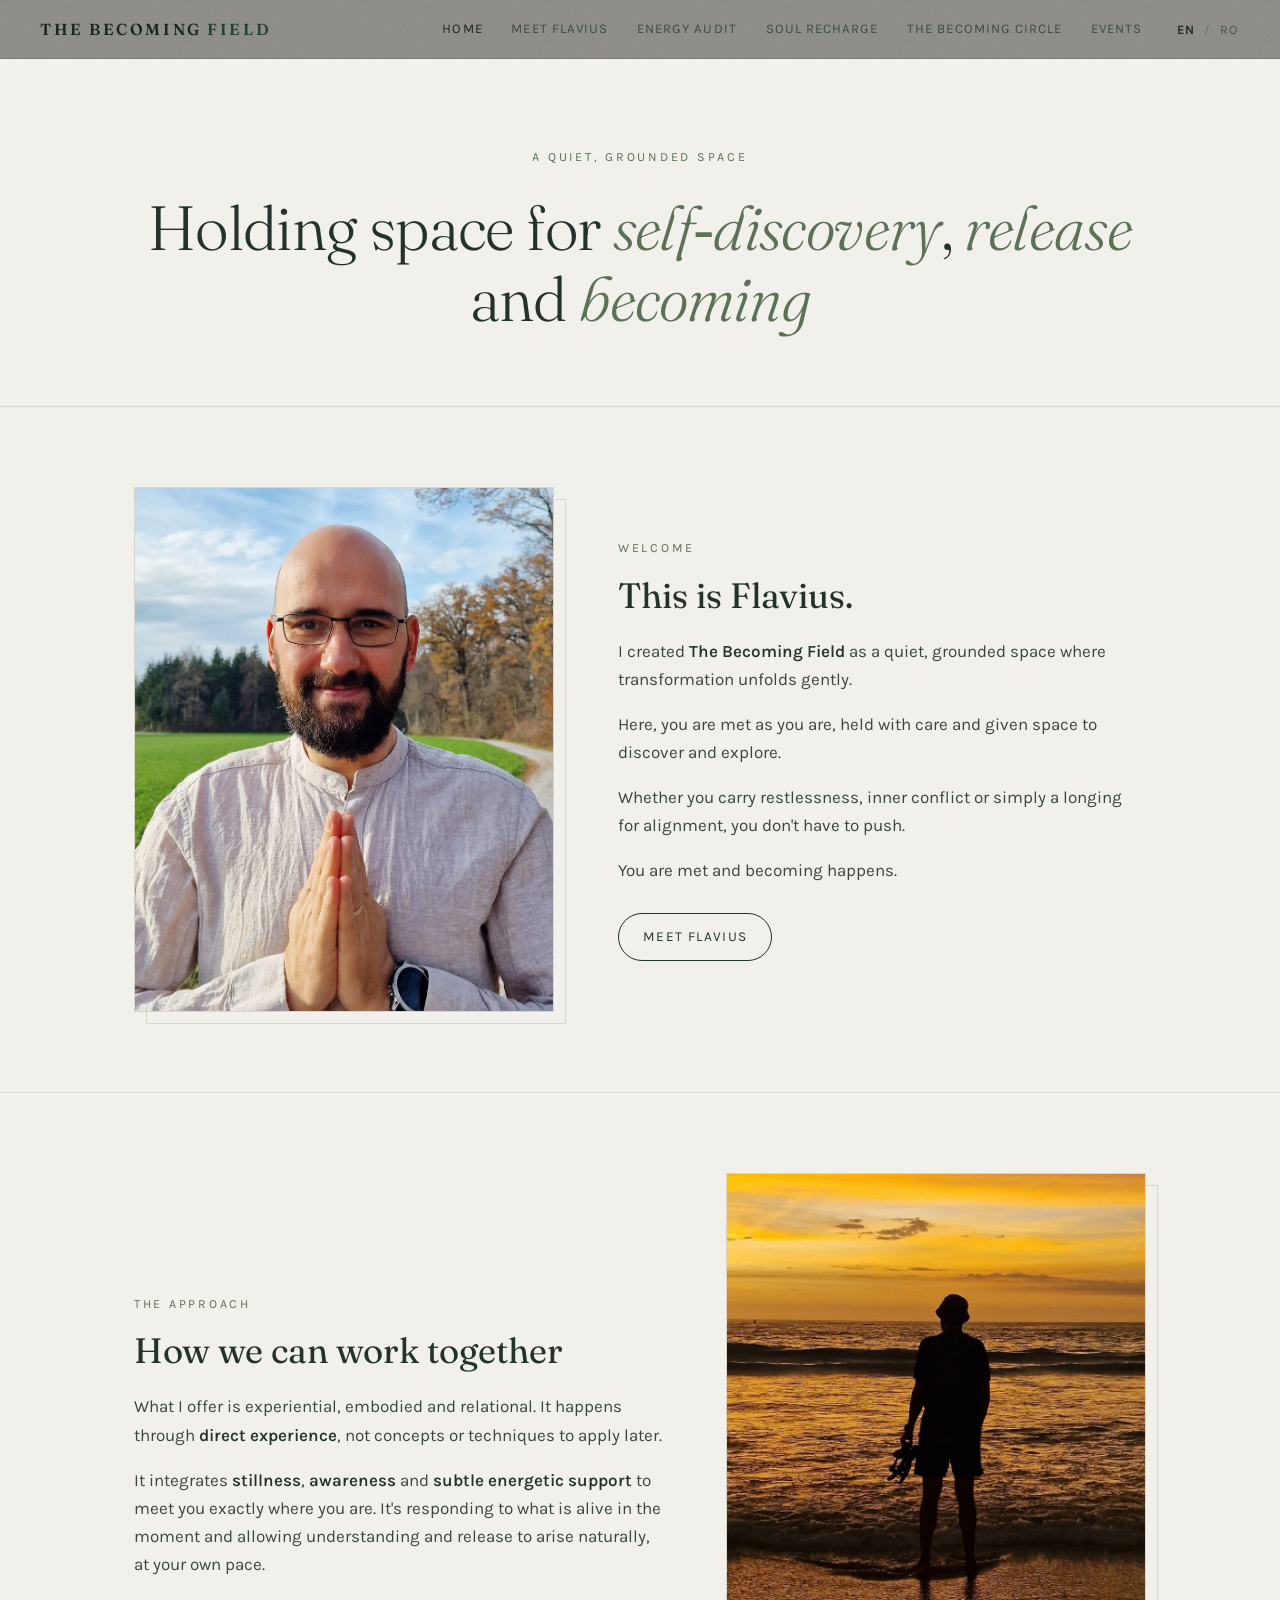
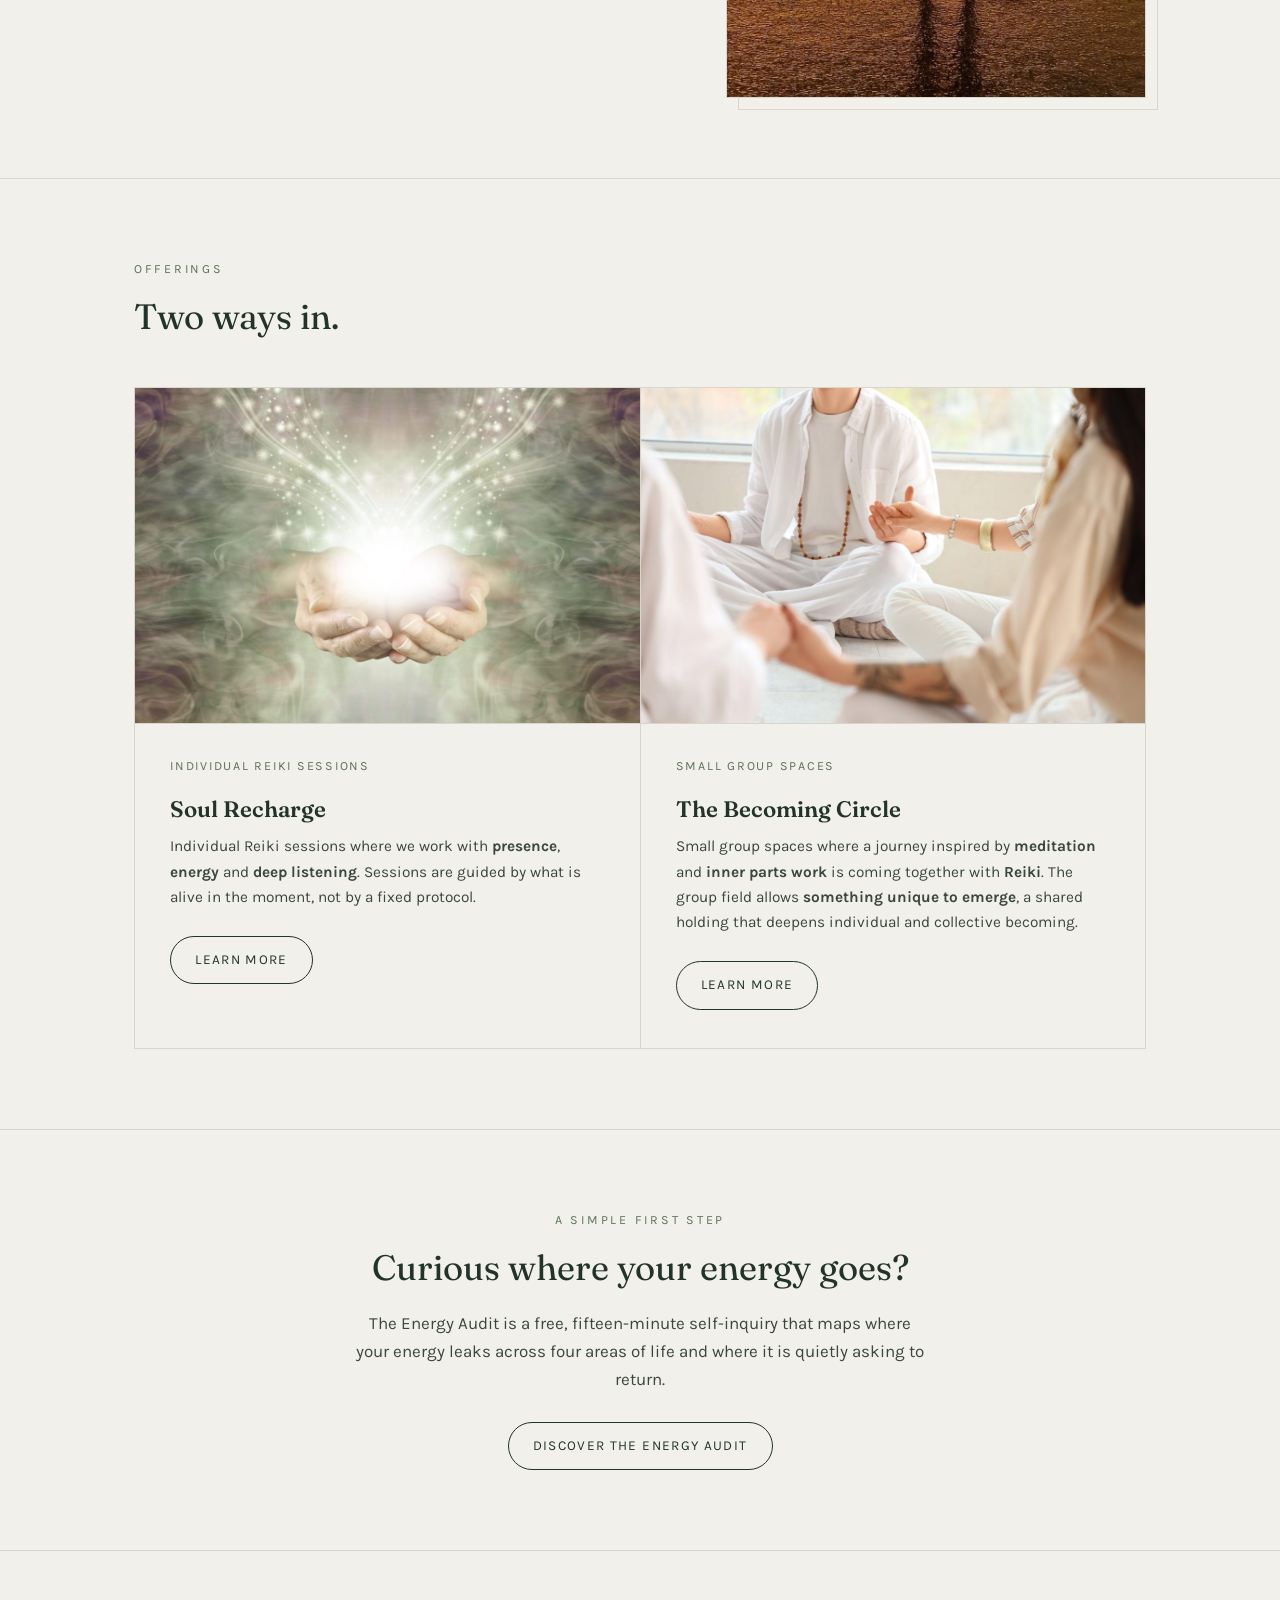
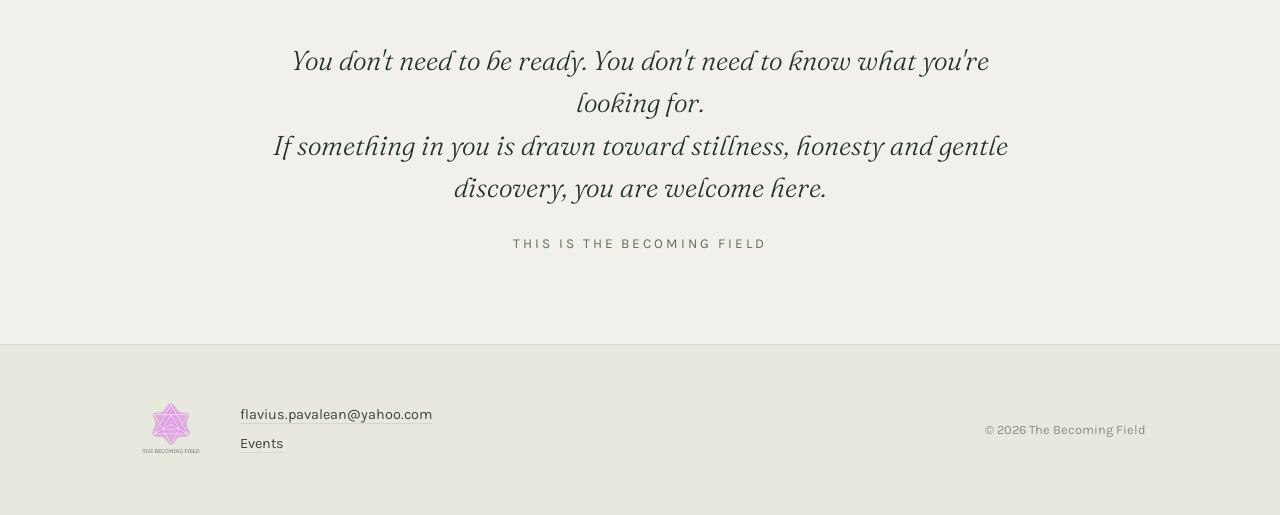
==== index.html @ e0dcd5ed "Add files via upload" ====
<!DOCTYPE html>
<html lang="en">
<head>
<meta charset="UTF-8">
<meta name="viewport" content="width=device-width, initial-scale=1">
<title>The Becoming Field — Holding space for self-discovery, release, and becoming</title>
<meta name="description" content="The Becoming Field is a quiet, grounded space where transformation unfolds gently. Reiki sessions and group spaces.">
<link rel="preconnect" href="https://fonts.googleapis.com">
<link rel="preconnect" href="https://fonts.gstatic.com" crossorigin>
<link href="https://fonts.googleapis.com/css2?family=Fraunces:ital,opsz,wght@0,9..144,300;0,9..144,400;0,9..144,600;1,9..144,300;1,9..144,400&family=Karla:wght@300;400;500;600&display=swap" rel="stylesheet">
<link rel="icon" href="favicon.ico" sizes="any">
<link rel="icon" href="favicon.svg" type="image/svg+xml">
<link rel="apple-touch-icon" href="apple-touch-icon.png">
<link rel="stylesheet" href="style.css">
</head>
<body>

<header>
  <div class="nav">
    <a class="wordmark" href="index.html">The Becoming <span>Field</span></a>
    <button class="nav-toggle" aria-label="Menu" aria-expanded="false" aria-controls="nav-menu"><span></span></button>
    <div class="nav-right" id="nav-menu">
      <nav class="links" aria-label="Main">
      <a href="index.html" aria-current="page">Home</a>
      <a href="meet-flavius.html">Meet Flavius</a>
      <a href="energy-audit.html">Energy Audit</a>
      <a href="soul-recharge.html">Soul Recharge</a>
      <a href="becoming-circle.html">The Becoming Circle</a>
      <!-- PLACEHOLDER: replace # with your Meetup / Luma events link -->
      <a href="https://www.meetup.com/blooming-soul-journeys-freedom-presence-inner-peace/" target="_blank" rel="noopener">Events</a>
    </nav>
    <div class="lang-switch">
      <a aria-current="true">EN</a><span class="sep">/</span><a href="ro/index.html">RO</a>
    </div>
    </div>
  </div>
</header>

<main>

  <div class="hero">
    <p class="eyebrow">A quiet, grounded space</p>
    <h1>Holding space for <em>self&#8209;discovery</em>, <em>release</em> and <em>becoming</em></h1>
  </div>

  <section>
    <div class="section-inner reveal">
      <div class="split">
        <div class="media">
          <img src="images/flavius-welcome.jpg" alt="Flavius standing outdoors with hands together in greeting">
        </div>
        <div>
          <p class="section-kicker">Welcome</p>
          <h2 class="section-title">This is Flavius.</h2>
          <div class="prose">
            <p>I created <strong>The Becoming Field</strong> as a quiet, grounded space where transformation unfolds gently.</p>
            <p>Here, you are met as you are, held with care and given space to discover and explore.</p>
            <p>Whether you carry restlessness, inner conflict or simply a longing for alignment, you don't have to push.</p>
            <p>You are met and becoming happens.</p>
          </div>
          <a class="btn" href="meet-flavius.html">Meet Flavius</a>
        </div>
      </div>
    </div>
  </section>

  <section>
    <div class="section-inner reveal">
      <div class="split flip">
        <div class="media">
          <img src="images/sunset-shore.jpg" alt="A silhouette standing at the shore at sunset">
        </div>
        <div>
          <p class="section-kicker">The approach</p>
          <h2 class="section-title">How we can work together</h2>
          <div class="prose">
            <p>What I offer is experiential, embodied and relational. It happens through <strong>direct experience</strong>, not concepts or techniques to apply later.</p>
            <p>It integrates <strong>stillness</strong>, <strong>awareness</strong> and <strong>subtle energetic support</strong> to meet you exactly where you are. It's responding to what is alive in the moment and allowing understanding and release to arise naturally, at your own pace.</p>
          </div>
        </div>
      </div>
    </div>
  </section>

  <section>
    <div class="section-inner reveal">
      <p class="section-kicker">Offerings</p>
      <h2 class="section-title">Two ways in.</h2>

      <div class="offers">
        <div class="offer">
          <img src="images/reiki-hands.jpg" alt="Open hands holding soft light">
          <div class="offer-body">
            <p class="meta">Individual Reiki sessions</p>
            <h3>Soul Recharge</h3>
            <p>Individual Reiki sessions where we work with <strong>presence</strong>, <strong>energy</strong> and <strong>deep listening</strong>. Sessions are guided by what is alive in the moment, not by a fixed protocol.</p>
          </div>
          <a class="btn" href="soul-recharge.html">Learn more</a>
        </div>

        <div class="offer">
          <img src="images/circle-group.jpg" alt="A small group sitting together in meditation">
          <div class="offer-body">
            <p class="meta">Small group spaces</p>
            <h3>The Becoming Circle</h3>
            <p>Small group spaces where a journey inspired by <strong>meditation</strong> and <strong>inner parts work</strong> is coming together with <strong>Reiki</strong>. The group field allows <strong>something unique to emerge</strong>, a shared holding that deepens individual and collective becoming.</p>
          </div>
          <a class="btn" href="becoming-circle.html">Learn more</a>
        </div>
      </div>
    </div>
  </section>

  <section>
    <div class="section-inner reveal" style="text-align:center">
      <p class="section-kicker" style="color:var(--moss)">A simple first step</p>
      <h2 class="section-title" style="margin:0 auto 1.2rem">Curious where your energy goes?</h2>
      <div class="prose" style="margin:0 auto">
        <p>The Energy Audit is a free, fifteen-minute self-inquiry that maps where your energy leaks across four areas of life and where it is quietly asking to return.</p>
      </div>
      <a class="btn" href="energy-audit.html" style="margin-top:1.8rem">Discover the Energy Audit</a>
    </div>
  </section>

  <section class="closing">
    <div class="section-inner reveal">
      <p class="invite">You don't need to be ready. You don't need to know what you're looking for.<br>
      If something in you is drawn toward stillness, honesty and gentle discovery, you are welcome here.</p>
      <p class="signature">This is The Becoming Field</p>
    </div>
  </section>

</main>

<footer>
  <div class="foot">
    <img class="logo" src="images/logo.png" alt="The Becoming Field logo">
    <div class="contact">
      <a href="mailto:flavius.pavalean@yahoo.com">flavius.pavalean@yahoo.com</a><br>
      <!-- PLACEHOLDER: replace # with your Meetup / Luma events link -->
      <a href="https://www.meetup.com/blooming-soul-journeys-freedom-presence-inner-peace/" target="_blank" rel="noopener">Events</a>
    </div>
    <p class="copy">© 2026 The Becoming Field</p>
  </div>
</footer>

<script>
const io=new IntersectionObserver(es=>{es.forEach(e=>{if(e.isIntersecting){e.target.classList.add('in');io.unobserve(e.target)}})},{threshold:.1});
document.querySelectorAll('.reveal').forEach(el=>io.observe(el));
</script>

<script>
(function(){
  var t=document.querySelector('.nav-toggle'), m=document.getElementById('nav-menu');
  if(t&&m){t.addEventListener('click',function(){
    var open=m.classList.toggle('open');
    t.setAttribute('aria-expanded',open?'true':'false');
  });
  m.querySelectorAll('a').forEach(function(a){a.addEventListener('click',function(){m.classList.remove('open');t.setAttribute('aria-expanded','false');});});
  }
})();
</script>
</body>
</html>
---- style.css ----
:root{
  --paper:#F1F0EA;
  --paper-2:#E9E8DF;
  --ink:#22332B;
  --moss:#5C7256;
  --stone:#8B8A80;
  --sun:#C2912E;
  --line:#D8D6CC;
  --maxw:1060px;
  --measure:34em;
}
*{margin:0;padding:0;box-sizing:border-box}
html{scroll-behavior:smooth}
body{
  background:var(--paper);
  color:var(--ink);
  font-family:'Karla',sans-serif;
  font-size:17px;
  line-height:1.65;
  -webkit-font-smoothing:antialiased;
}
::selection{background:var(--sun);color:var(--paper)}
a{color:inherit}
img{max-width:100%;display:block}
a:focus-visible,button:focus-visible{outline:2px solid var(--sun);outline-offset:3px;border-radius:2px}

/* ---------- header ---------- */
header{
  position:sticky;top:0;z-index:10;
  background-color:#8A8985;
  background-image:url("data:image/svg+xml,%3Csvg xmlns='http://www.w3.org/2000/svg' width='180' height='180'%3E%3Cfilter id='n'%3E%3CfeTurbulence type='fractalNoise' baseFrequency='0.9' numOctaves='3' stitchTiles='stitch'/%3E%3CfeColorMatrix type='saturate' values='0'/%3E%3C/filter%3E%3Crect width='100%25' height='100%25' filter='url(%23n)' opacity='0.16'/%3E%3C/svg%3E");
  border-bottom:1px solid rgba(0,0,0,0.14);
}
header .wordmark{color:#1C2620}
header .wordmark span{color:#234234}
header nav.links a{color:#3E4A42}
header nav.links a:hover,header nav.links a:focus-visible,header nav.links a[aria-current]{color:#1C2620}
header .lang-switch a{color:#46544C}
header .lang-switch a:hover,header .lang-switch a[aria-current]{color:#1C2620}
header .lang-switch .sep{color:rgba(0,0,0,0.25)}
.nav{
  width:100%;margin:0;
  display:flex;align-items:center;justify-content:space-between;
  padding:1rem 2.5rem;
}
.nav-right{display:flex;align-items:center;gap:2rem;flex-wrap:nowrap}
.wordmark{
  font-family:'Fraunces',serif;font-weight:600;
  font-size:1rem;letter-spacing:.16em;text-transform:uppercase;
  text-decoration:none;white-space:nowrap;
}
.wordmark span{color:var(--moss)}
nav.links{display:flex;gap:1.8rem;flex-wrap:nowrap;white-space:nowrap}
nav.links a{
  text-decoration:none;font-size:.83rem;letter-spacing:.08em;
  text-transform:uppercase;color:var(--stone);
  transition:color .25s;
}
nav.links a:hover,nav.links a:focus-visible,nav.links a[aria-current]{color:var(--ink)}

/* language switcher */
.lang-switch{
  display:inline-flex;align-items:center;gap:.4rem;
  font-size:.8rem;letter-spacing:.08em;
}
.lang-switch a{
  text-decoration:none;color:var(--stone);text-transform:uppercase;
  padding:.15rem .15rem;transition:color .25s;
}
.lang-switch a:hover,.lang-switch a[aria-current]{color:var(--ink);font-weight:600}
.lang-switch .sep{color:var(--line)}
/* hamburger button - hidden on desktop */
.nav-toggle{
  display:none;
  background:none;border:none;cursor:pointer;
  width:42px;height:42px;padding:0;
  align-items:center;justify-content:center;
}
.nav-toggle span{
  display:block;width:24px;height:2px;background:#1C2620;
  position:relative;transition:all .25s;
}
.nav-toggle span::before,.nav-toggle span::after{
  content:"";position:absolute;left:0;width:24px;height:2px;background:#1C2620;transition:all .25s;
}
.nav-toggle span::before{top:-7px}
.nav-toggle span::after{top:7px}
.nav-toggle[aria-expanded="true"] span{background:transparent}
.nav-toggle[aria-expanded="true"] span::before{top:0;transform:rotate(45deg)}
.nav-toggle[aria-expanded="true"] span::after{top:0;transform:rotate(-45deg)}

@media(max-width:1024px){
  .nav{padding:.9rem 1.5rem}
  .nav-toggle{display:flex}
  .nav-right{
    display:none;
    position:absolute;top:100%;left:0;right:0;
    flex-direction:column;align-items:center;gap:1.4rem;
    background-color:#8A8985;
    background-image:url("data:image/svg+xml,%3Csvg xmlns='http://www.w3.org/2000/svg' width='180' height='180'%3E%3Cfilter id='n'%3E%3CfeTurbulence type='fractalNoise' baseFrequency='0.9' numOctaves='3' stitchTiles='stitch'/%3E%3CfeColorMatrix type='saturate' values='0'/%3E%3C/filter%3E%3Crect width='100%25' height='100%25' filter='url(%23n)' opacity='0.16'/%3E%3C/svg%3E");
    padding:1.8rem 1.5rem 2.2rem;
    border-bottom:1px solid rgba(0,0,0,0.14);
  }
  .nav-right.open{display:flex}
  nav.links{flex-direction:column;gap:1.4rem;align-items:center;text-align:center}
  nav.links a{font-size:.95rem}
  .lang-switch{margin-top:.4rem}
}

/* ---------- hero ---------- */
.hero{
  max-width:var(--maxw);margin:0 auto;
  padding:5.5rem 1.5rem 4.5rem;
  text-align:center;
}
.eyebrow{
  font-size:.78rem;letter-spacing:.22em;text-transform:uppercase;
  color:var(--moss);margin-bottom:1.5rem;
}
h1{
  font-family:'Fraunces',serif;font-weight:300;
  font-size:clamp(2.2rem,5.6vw,3.9rem);
  line-height:1.14;letter-spacing:-.01em;
  max-width:16em;margin:0 auto;
}
h1 em{font-style:italic;color:var(--moss)}
.hero p.lead{
  max-width:var(--measure);margin:1.7rem auto 0;
  font-size:1.05rem;color:#46544C;
}

/* ---------- sections ---------- */
section{border-top:1px solid var(--line)}
.section-inner{
  max-width:var(--maxw);margin:0 auto;
  padding:5rem 1.5rem;
}
.section-kicker{
  font-size:.78rem;letter-spacing:.22em;text-transform:uppercase;
  color:var(--moss);margin-bottom:1rem;
}
.section-title{
  font-family:'Fraunces',serif;font-weight:400;
  font-size:clamp(1.6rem,3.2vw,2.2rem);line-height:1.22;
  margin-bottom:1.2rem;max-width:18em;
}
.prose{max-width:var(--measure);color:#3A463F}
.prose p+p,.prose ul+p,.prose p+ul{margin-top:1em}
.prose strong{font-weight:600;color:var(--ink)}
.prose ul{list-style:none}
.prose li{padding-left:1.4em;position:relative;margin-top:.45em}
.prose li::before{content:"";position:absolute;left:0;top:.62em;width:.55em;height:2px;background:var(--sun)}
.prose em{font-family:'Fraunces',serif;font-style:italic}

/* two-column media layout */
.split{
  display:grid;grid-template-columns:minmax(0,420px) 1fr;
  gap:4rem;align-items:center;
}
.split.flip{grid-template-columns:1fr minmax(0,420px)}
.split.flip .media{order:2}
.media{position:relative}
.media img{
  width:100%;border:1px solid var(--line);
  aspect-ratio:4/5;object-fit:cover;
}
.media.landscape img{aspect-ratio:4/3}
.media::after{
  content:"";position:absolute;inset:0;
  transform:translate(12px,12px);
  border:1px solid var(--line);z-index:-1;
}
@media(max-width:820px){
  .split,.split.flip{grid-template-columns:1fr;gap:2.5rem}
  .split.flip .media{order:0}
  .media{max-width:420px}
}

/* buttons */
.btn{
  display:inline-block;margin-top:1.8rem;
  font-size:.85rem;letter-spacing:.1em;text-transform:uppercase;
  text-decoration:none;color:var(--ink);
  border:1px solid var(--ink);padding:.75rem 1.5rem;border-radius:999px;
  transition:all .25s;background:transparent;
}
button.btn{font-family:inherit;line-height:1.65;cursor:pointer;-webkit-appearance:none;appearance:none}
.btn:hover,.btn:focus-visible{background:var(--ink);color:var(--paper)}
.btn.solid{background:var(--ink);color:var(--paper)}
.btn.solid:hover,.btn.solid:focus-visible{background:var(--moss);border-color:var(--moss)}

/* offers grid (home) */
.offers{display:grid;grid-template-columns:1fr 1fr;gap:1px;background:var(--line);border:1px solid var(--line);margin-top:3rem}
.offer{background:var(--paper);padding:0 0 2.4rem;display:flex;flex-direction:column}
.offer:hover{background:#EDECE4}
.offer img{width:100%;aspect-ratio:3/2;object-fit:cover;border-bottom:1px solid var(--line)}
.offer .offer-body{padding:2rem 2.2rem 0}
.offer h3{font-family:'Fraunces',serif;font-weight:600;font-size:1.4rem;margin-bottom:.4rem}
.offer .meta{font-size:.78rem;letter-spacing:.14em;text-transform:uppercase;color:var(--moss);margin-bottom:.9rem}
.offer p{font-size:.96rem;color:#3A463F}
.offer .btn{margin:1.6rem 2.2rem 0;align-self:flex-start}
@media(max-width:760px){.offers{grid-template-columns:1fr}}

/* quiet full-width quote band */
.band{
  background:var(--paper-2);
  border-top:1px solid var(--line);
  text-align:center;
}
.band .section-inner{padding:4.5rem 1.5rem}
.band p.big{
  font-family:'Fraunces',serif;font-style:italic;font-weight:300;
  font-size:clamp(1.35rem,3vw,1.9rem);line-height:1.45;
  max-width:26em;margin:0 auto;color:var(--ink);
}
.band p.big strong{font-style:normal;font-weight:600;color:var(--moss)}

/* testimonial carousel */
.carousel{margin-top:3rem;overflow:hidden}
.carousel-track{display:flex;transition:transform .6s cubic-bezier(.4,0,.2,1)}
.carousel .slide{
  flex:0 0 100%;min-width:100%;
  padding:.5rem 0;
  display:flex;flex-direction:column;align-items:center;text-align:center;
}
.carousel .quote-mark{
  font-family:'Fraunces',serif;font-size:3.2rem;line-height:1;color:var(--sun);
  display:block;margin-bottom:.4rem;
}
.carousel blockquote{
  max-width:42em;font-family:'Fraunces',serif;font-weight:300;
  font-size:clamp(1.05rem,2vw,1.3rem);line-height:1.6;color:var(--ink);
}
.carousel blockquote p+p{margin-top:.9em}
.carousel figcaption{
  margin-top:1.6rem;font-family:'Karla',sans-serif;font-size:.8rem;
  letter-spacing:.18em;text-transform:uppercase;color:var(--moss);font-weight:600;
}
.carousel-controls{
  display:flex;align-items:center;justify-content:center;gap:1.5rem;
  margin-top:2.5rem;
}
.c-arrow{
  width:44px;height:44px;border-radius:999px;border:1px solid var(--line);
  background:transparent;color:var(--ink);font-size:1.1rem;cursor:pointer;
  display:flex;align-items:center;justify-content:center;transition:all .25s;
}
.c-arrow:hover,.c-arrow:focus-visible{background:var(--ink);color:var(--paper);border-color:var(--ink)}
.c-dots{display:flex;gap:.6rem}
.c-dot{
  width:8px;height:8px;border-radius:999px;border:none;padding:0;cursor:pointer;
  background:var(--line);transition:all .25s;
}
.c-dot[aria-selected="true"]{background:var(--sun);transform:scale(1.4)}

/* info cards (soul recharge page) */
.cards2{display:grid;grid-template-columns:1fr 1fr;gap:1.5rem;margin-top:2.5rem}
.icard{border:1px solid var(--line);padding:2rem;background:#F5F4EF}
.icard h3{font-family:'Fraunces',serif;font-weight:600;font-size:1.15rem;margin-bottom:.8rem}
.icard h3::after{content:"";display:block;width:34px;height:2px;background:var(--sun);margin-top:.6rem}
.icard p,.icard li{font-size:.93rem;color:#3A463F}
.icard ul{list-style:none;margin-top:.4rem}
.icard li{padding-left:1.3em;position:relative;margin-top:.4em}
.icard li::before{content:"";position:absolute;left:0;top:.6em;width:.5em;height:2px;background:var(--sun)}
@media(max-width:760px){.cards2{grid-template-columns:1fr}}

/* closing invitation */
.closing{text-align:center}
.closing .section-inner{padding:5.5rem 1.5rem}
.closing p.invite{
  font-family:'Fraunces',serif;font-weight:300;font-style:italic;
  font-size:clamp(1.25rem,2.8vw,1.7rem);line-height:1.55;
  max-width:28em;margin:0 auto;
}
.closing p.signature{
  margin-top:1.6rem;font-size:.85rem;letter-spacing:.22em;
  text-transform:uppercase;color:var(--moss);
}

/* footer */
footer{border-top:1px solid var(--line);background:var(--paper-2)}
.foot{
  max-width:var(--maxw);margin:0 auto;padding:3rem 1.5rem;
  display:grid;grid-template-columns:auto 1fr auto;gap:2rem;align-items:center;
}
.foot .logo{width:74px;opacity:.9}
.foot .contact{font-size:.9rem;color:#3A463F;line-height:2}
.foot .contact a{text-decoration:none;border-bottom:1px solid var(--line)}
.foot .contact a:hover{border-color:var(--ink)}
.foot .copy{font-size:.8rem;color:var(--stone);text-align:right}
@media(max-width:680px){
  .foot{grid-template-columns:1fr;text-align:center;gap:1.2rem}
  .foot .logo{margin:0 auto}
  .foot .copy{text-align:center}
}

/* page hero variant with image */
.page-hero{
  max-width:var(--maxw);margin:0 auto;padding:4.5rem 1.5rem 4rem;text-align:center;
}
.page-hero p.sub{
  max-width:var(--measure);margin:1.4rem auto 0;color:#46544C;font-size:1.03rem;
}

/* work in progress */
.wip{min-height:55vh;display:flex;align-items:center;justify-content:center;text-align:center;padding:3rem 1.5rem}
.wip h1{font-size:clamp(1.8rem,4.5vw,2.8rem)}
.wip p{margin-top:1rem;color:#46544C}

/* gentle reveal */
.reveal{opacity:0;transform:translateY(14px);transition:opacity .8s ease,transform .8s ease}
.reveal.in{opacity:1;transform:none}
@media(prefers-reduced-motion:reduce){.reveal{opacity:1;transform:none;transition:none}}
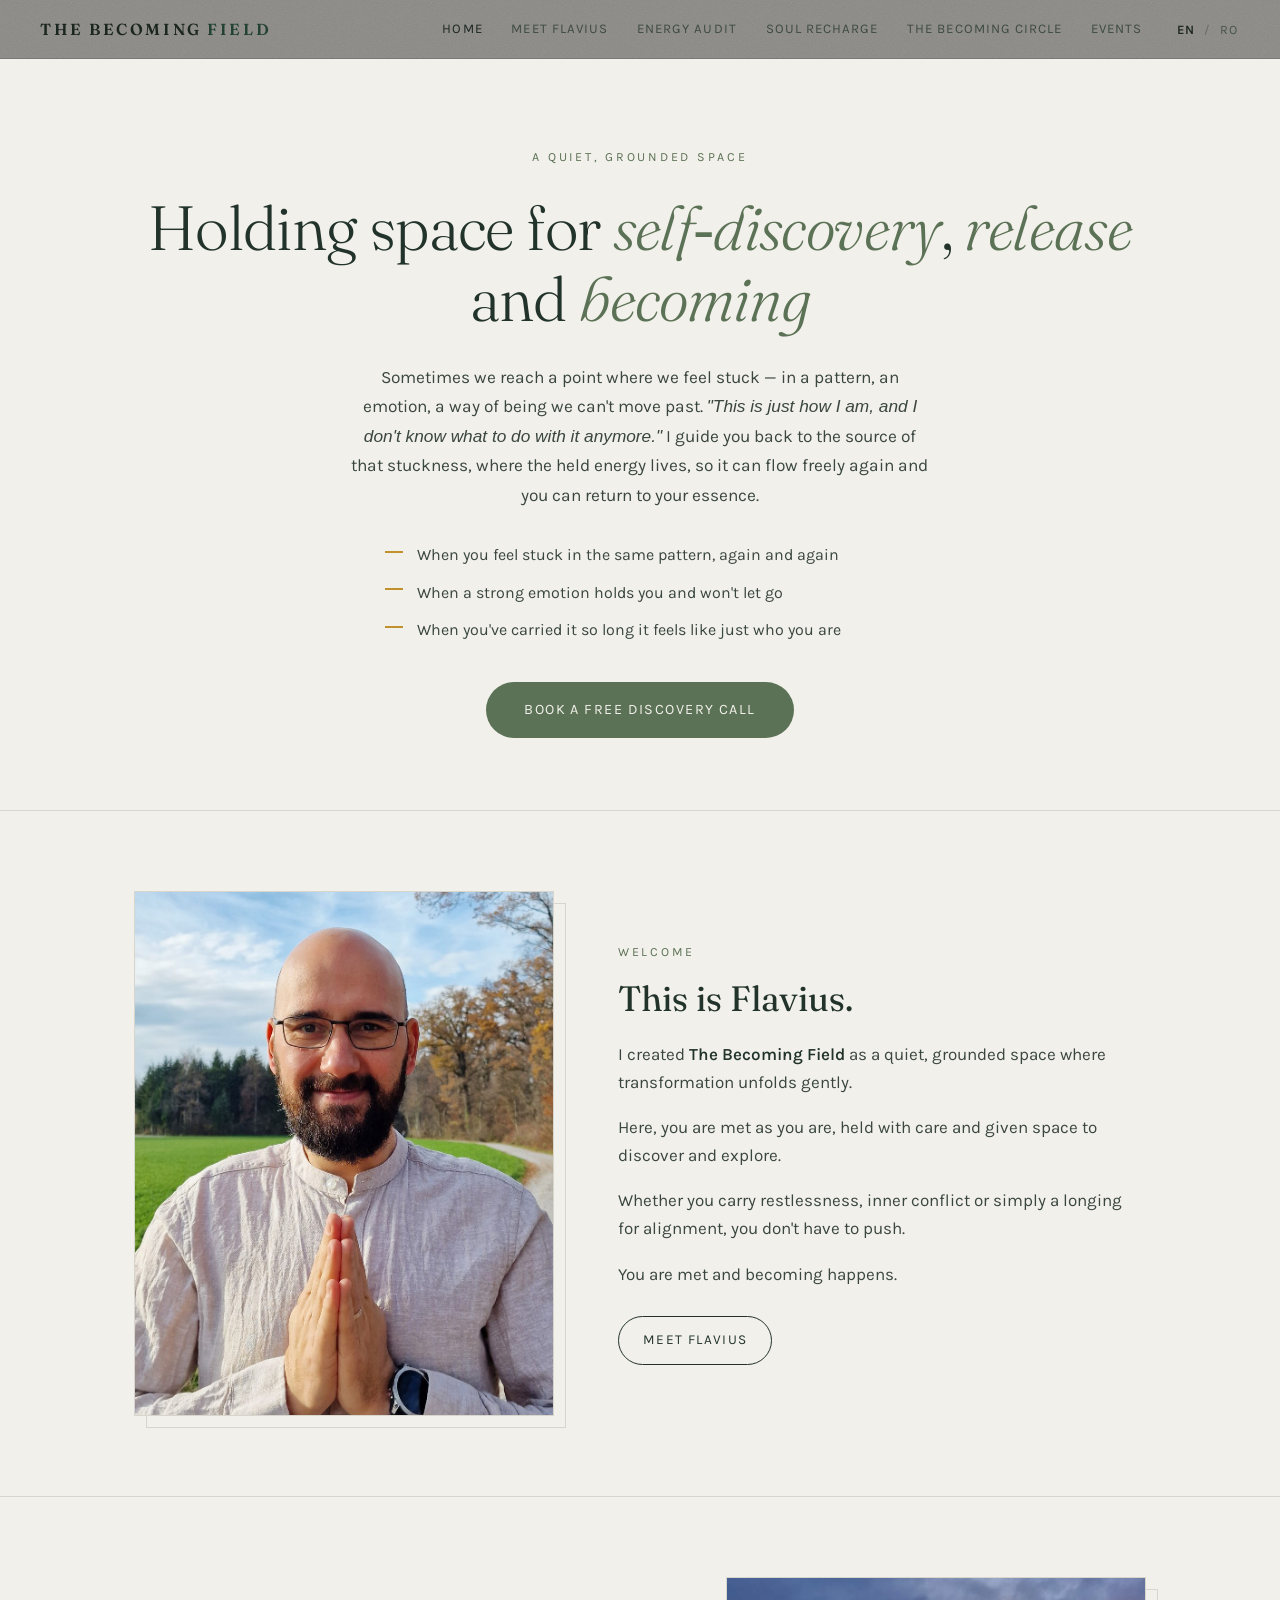
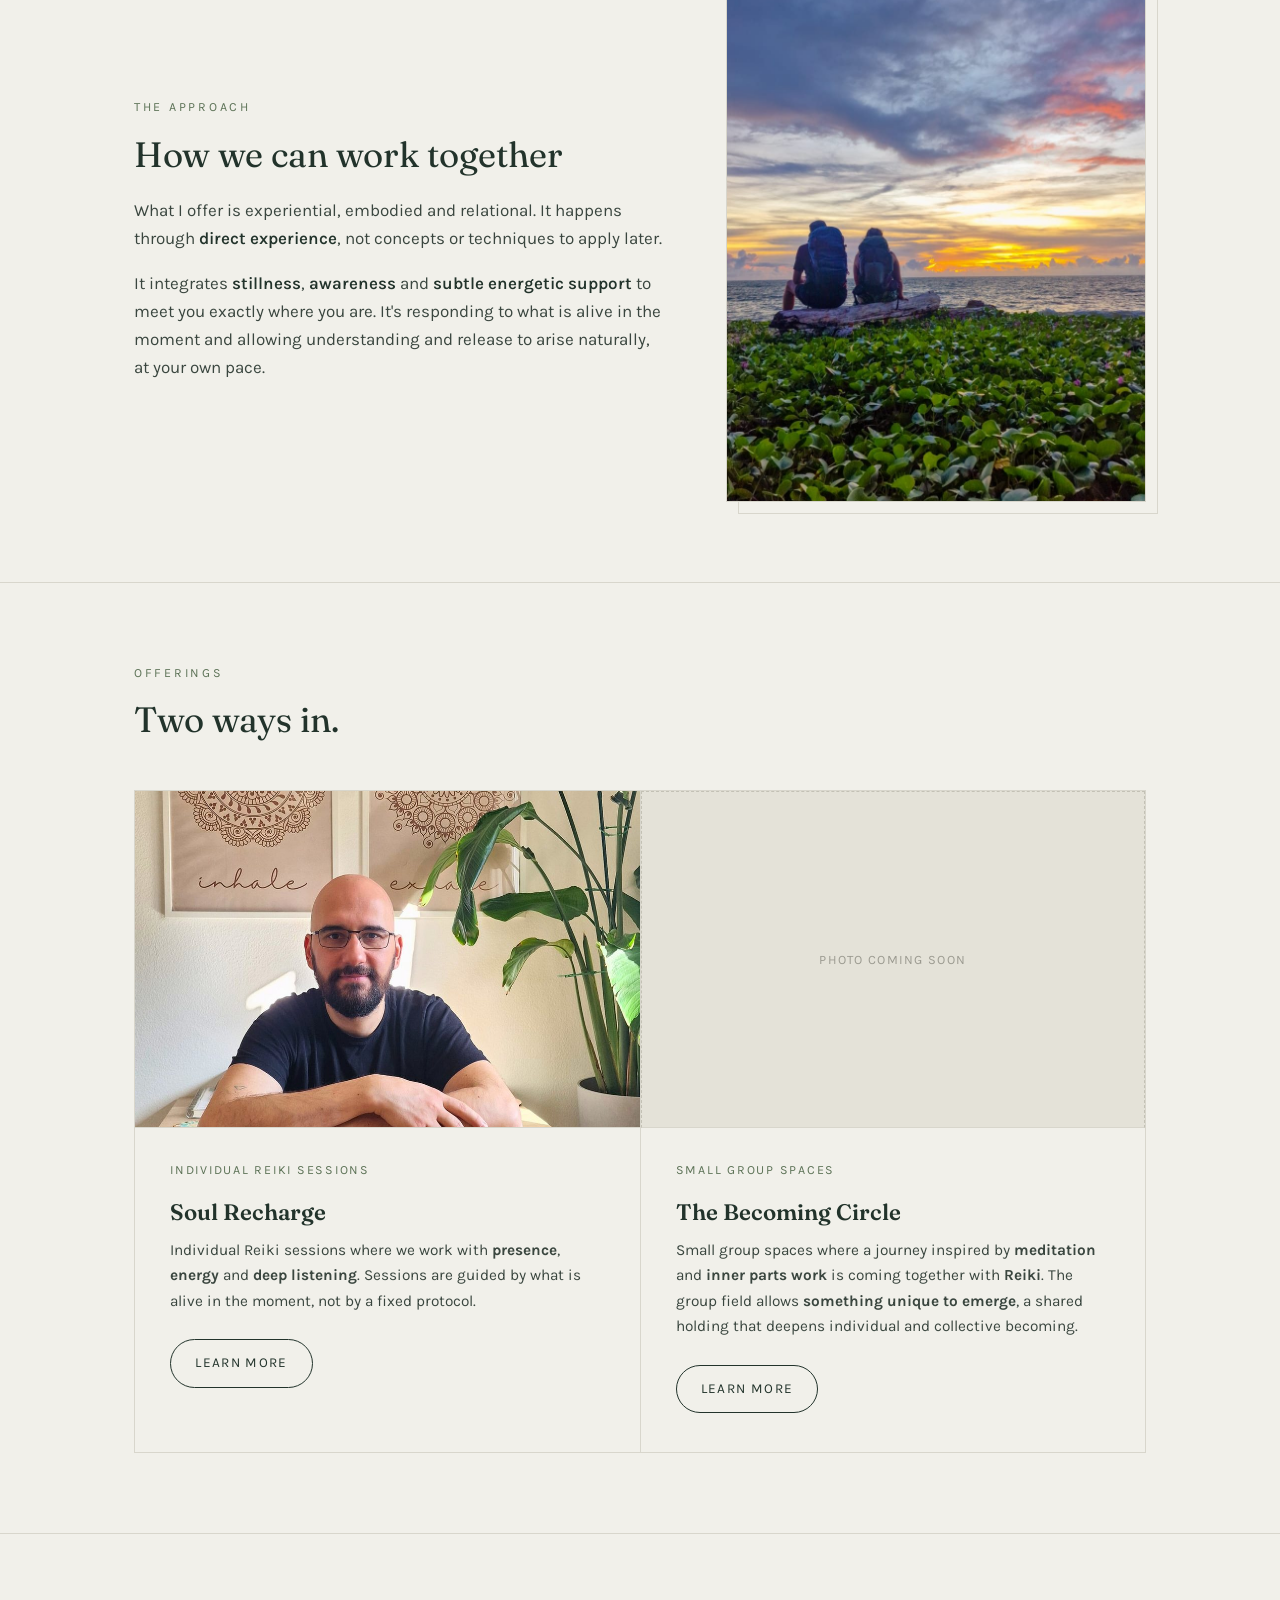
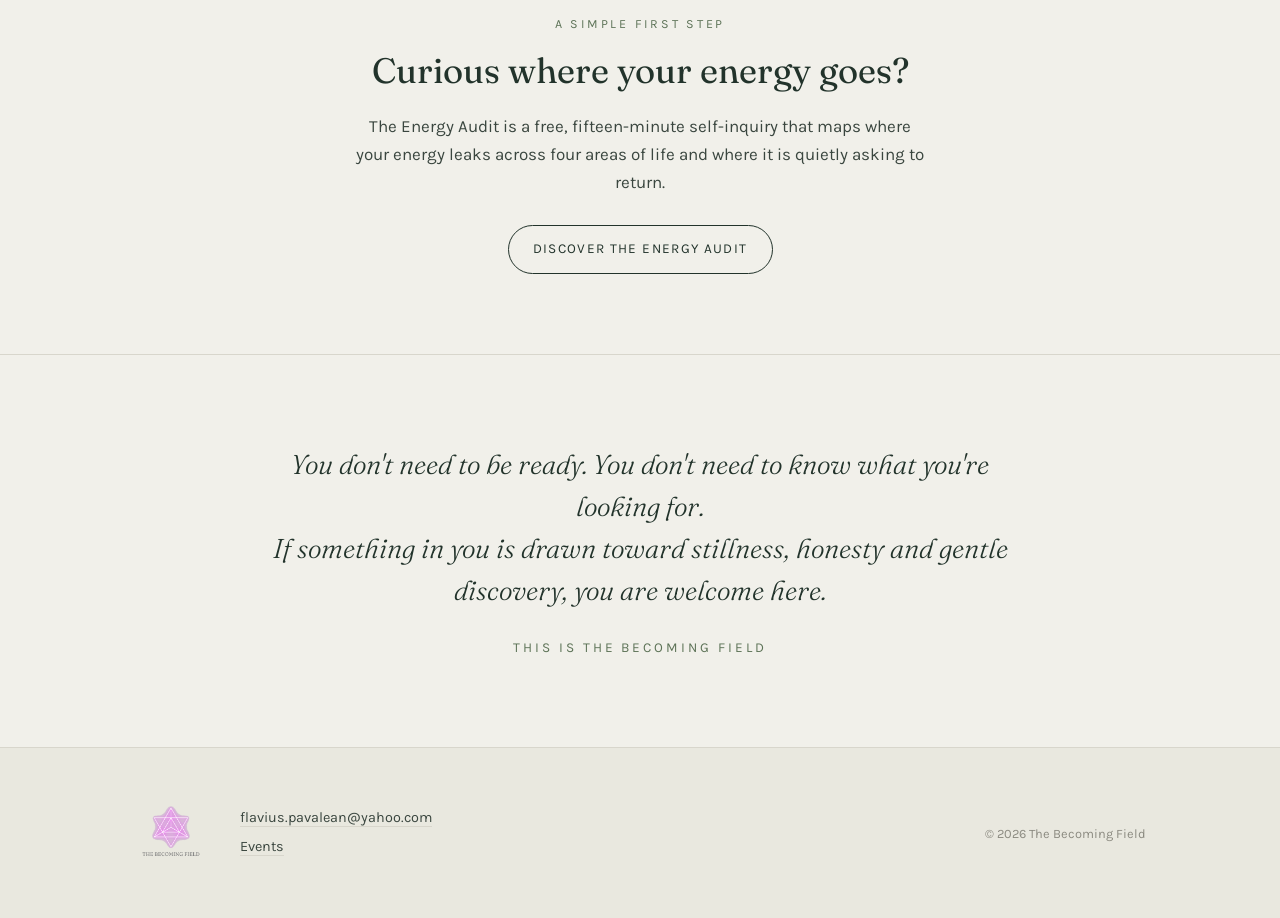
==== commit 81a59b34: "Add files via upload" ====
--- a/index.html
+++ b/index.html
@@ -41,6 +41,13 @@
   <div class="hero">
     <p class="eyebrow">A quiet, grounded space</p>
     <h1>Holding space for <em>self&#8209;discovery</em>, <em>release</em> and <em>becoming</em></h1>
+    <p class="hero-lead">Sometimes we reach a point where we feel stuck — in a pattern, an emotion, a way of being we can't move past. <em>"This is just how I am, and I don't know what to do with it anymore."</em> I guide you back to the source of that stuckness, where the held energy lives, so it can flow freely again and you can return to your essence.</p>
+    <ul class="promises">
+      <li>When you feel stuck in the same pattern, again and again</li>
+      <li>When a strong emotion holds you and won't let go</li>
+      <li>When you've carried it so long it feels like just who you are</li>
+    </ul>
+    <a class="btn-cta" data-cal-link="thebecomingfield/discovery-call" data-cal-config='{"theme":"light"}'>Book a free discovery call</a>
   </div>
 
   <section>
@@ -68,7 +75,7 @@
     <div class="section-inner reveal">
       <div class="split flip">
         <div class="media">
-          <img src="images/sunset-shore.jpg" alt="A silhouette standing at the shore at sunset">
+          <img src="images/couple-sunset.jpg" alt="Flavius and Oana sitting together watching the sunset over the sea">
         </div>
         <div>
           <p class="section-kicker">The approach</p>
@@ -89,7 +96,7 @@
 
       <div class="offers">
         <div class="offer">
-          <img src="images/reiki-hands.jpg" alt="Open hands holding soft light">
+          <img src="images/flavius-desk.jpg" alt="Flavius at his work table" style="aspect-ratio:3/2;object-fit:cover">
           <div class="offer-body">
             <p class="meta">Individual Reiki sessions</p>
             <h3>Soul Recharge</h3>
@@ -99,7 +106,7 @@
         </div>
 
         <div class="offer">
-          <img src="images/circle-group.jpg" alt="A small group sitting together in meditation">
+          <div class="photo-empty" style="aspect-ratio:3/2;border-bottom:1px solid var(--line)">Photo coming soon</div>
           <div class="offer-body">
             <p class="meta">Small group spaces</p>
             <h3>The Becoming Circle</h3>
@@ -160,5 +167,10 @@
   }
 })();
 </script>
+<script type="text/javascript">
+(function (C, A, L) { let p = function (a, ar) { a.q.push(ar); }; let d = C.document; C.Cal = C.Cal || function () { let cal = C.Cal; let ar = arguments; if (!cal.loaded) { cal.ns = {}; cal.q = cal.q || []; d.head.appendChild(d.createElement("script")).src = A; cal.loaded = true; } if (ar[0] === L) { const api = function () { p(api, arguments); }; const namespace = ar[1]; api.q = api.q || []; if(typeof namespace === "string"){cal.ns[namespace] = cal.ns[namespace] || api;p(cal.ns[namespace], ar);p(cal, ["initNamespace", namespace]);} else p(cal, ar); return;} p(cal, ar); }; })(window, "https://app.cal.com/embed/embed.js", "init");
+Cal("init", {origin:"https://cal.com"});
+Cal("ui", {"theme":"light","styles":{"branding":{"brandColor":"#5C7256"}},"hideEventTypeDetails":false,"layout":"month_view"});
+</script>
 </body>
 </html>
--- a/style.css
+++ b/style.css
@@ -124,12 +124,89 @@
   max-width:16em;margin:0 auto;
 }
 h1 em{font-style:italic;color:var(--moss)}
+.hero-lead{
+  max-width:34em;margin:1.8rem auto 0;
+  font-size:1.08rem;line-height:1.7;color:#3A463F;
+}
+.promises{
+  list-style:none;max-width:30em;margin:2rem auto 0;
+  display:flex;flex-direction:column;gap:.7rem;text-align:left;
+}
+.promises li{
+  position:relative;padding-left:2rem;font-size:1rem;color:#3A463F;
+}
+.promises li::before{
+  content:"";position:absolute;left:0;top:.55em;
+  width:1.1rem;height:2px;background:var(--sun);
+}
+.promises strong{font-weight:600;color:var(--ink)}
+
+/* call-to-action button with subtle breathing motion */
+.btn-cta{
+  display:inline-block;margin-top:2.4rem;
+  font-size:.9rem;letter-spacing:.1em;text-transform:uppercase;
+  text-decoration:none;color:var(--paper);background:var(--moss);
+  padding:1rem 2.4rem;border-radius:999px;border:none;cursor:pointer;
+  font-family:inherit;
+  box-shadow:0 0 0 0 rgba(92,114,86,0.45);
+  animation:cta-breathe 3.2s ease-in-out infinite;
+  transition:background .25s,transform .25s;
+}
+.btn-cta:hover,.btn-cta:focus-visible{
+  background:var(--ink);transform:translateY(-1px);
+  animation-play-state:paused;
+}
+@keyframes cta-breathe{
+  0%,100%{box-shadow:0 0 0 0 rgba(92,114,86,0.40)}
+  50%{box-shadow:0 0 0 12px rgba(92,114,86,0)}
+}
+@media(prefers-reduced-motion:reduce){
+  .btn-cta{animation:none}
+}
 .hero p.lead{
   max-width:var(--measure);margin:1.7rem auto 0;
   font-size:1.05rem;color:#46544C;
 }
 
-/* ---------- sections ---------- */
+/* ---------- split hero (image + text) ---------- */
+.hero-split{
+  display:grid;grid-template-columns:1fr 1fr;
+  align-items:stretch;min-height:62vh;
+  border-bottom:1px solid var(--line);
+}
+.hero-split .hero-img{
+  background-size:cover;background-position:center;
+  min-height:340px;
+}
+.hero-split .hero-copy{
+  display:flex;flex-direction:column;justify-content:center;
+  padding:3.5rem clamp(1.5rem,5vw,4rem);
+}
+.hero-split .hero-copy .eyebrow{margin-bottom:1.1rem}
+.hero-split h1{
+  font-size:clamp(2rem,4.4vw,3.2rem);line-height:1.12;text-align:left;max-width:none;
+}
+.hero-split .hero-copy .hero-lead{margin:1.3rem 0 0;text-align:left}
+.hero-split .promises{margin:1.6rem 0 0;text-align:left}
+.hero-split .btn-cta,.hero-split .btn{align-self:flex-start;margin-top:1.8rem}
+@media(max-width:820px){
+  .hero-split{grid-template-columns:1fr;min-height:0}
+  .hero-split .hero-img{min-height:300px;order:-1}
+  .hero-split .hero-copy{padding:2.6rem 1.5rem 3rem;text-align:center;align-items:center}
+  .hero-split h1,.hero-split .hero-copy .hero-lead,.hero-split .promises{text-align:center}
+  .hero-split .promises{display:inline-block}
+  .hero-split .btn-cta,.hero-split .btn{align-self:center}
+}
+
+/* empty photo placeholder (until real photo is added) */
+.photo-empty{
+  background:#E4E2D8;border:1px dashed #C3C1B5;
+  display:flex;align-items:center;justify-content:center;
+  color:#9B9A90;font-size:.8rem;letter-spacing:.1em;text-transform:uppercase;
+  text-align:center;padding:1rem;width:100%;min-height:200px;
+}
+.hero-split .hero-img.photo-empty{min-height:340px}
+.offer .photo-empty{aspect-ratio:3/2;min-height:0}
 section{border-top:1px solid var(--line)}
 .section-inner{
   max-width:var(--maxw);margin:0 auto;
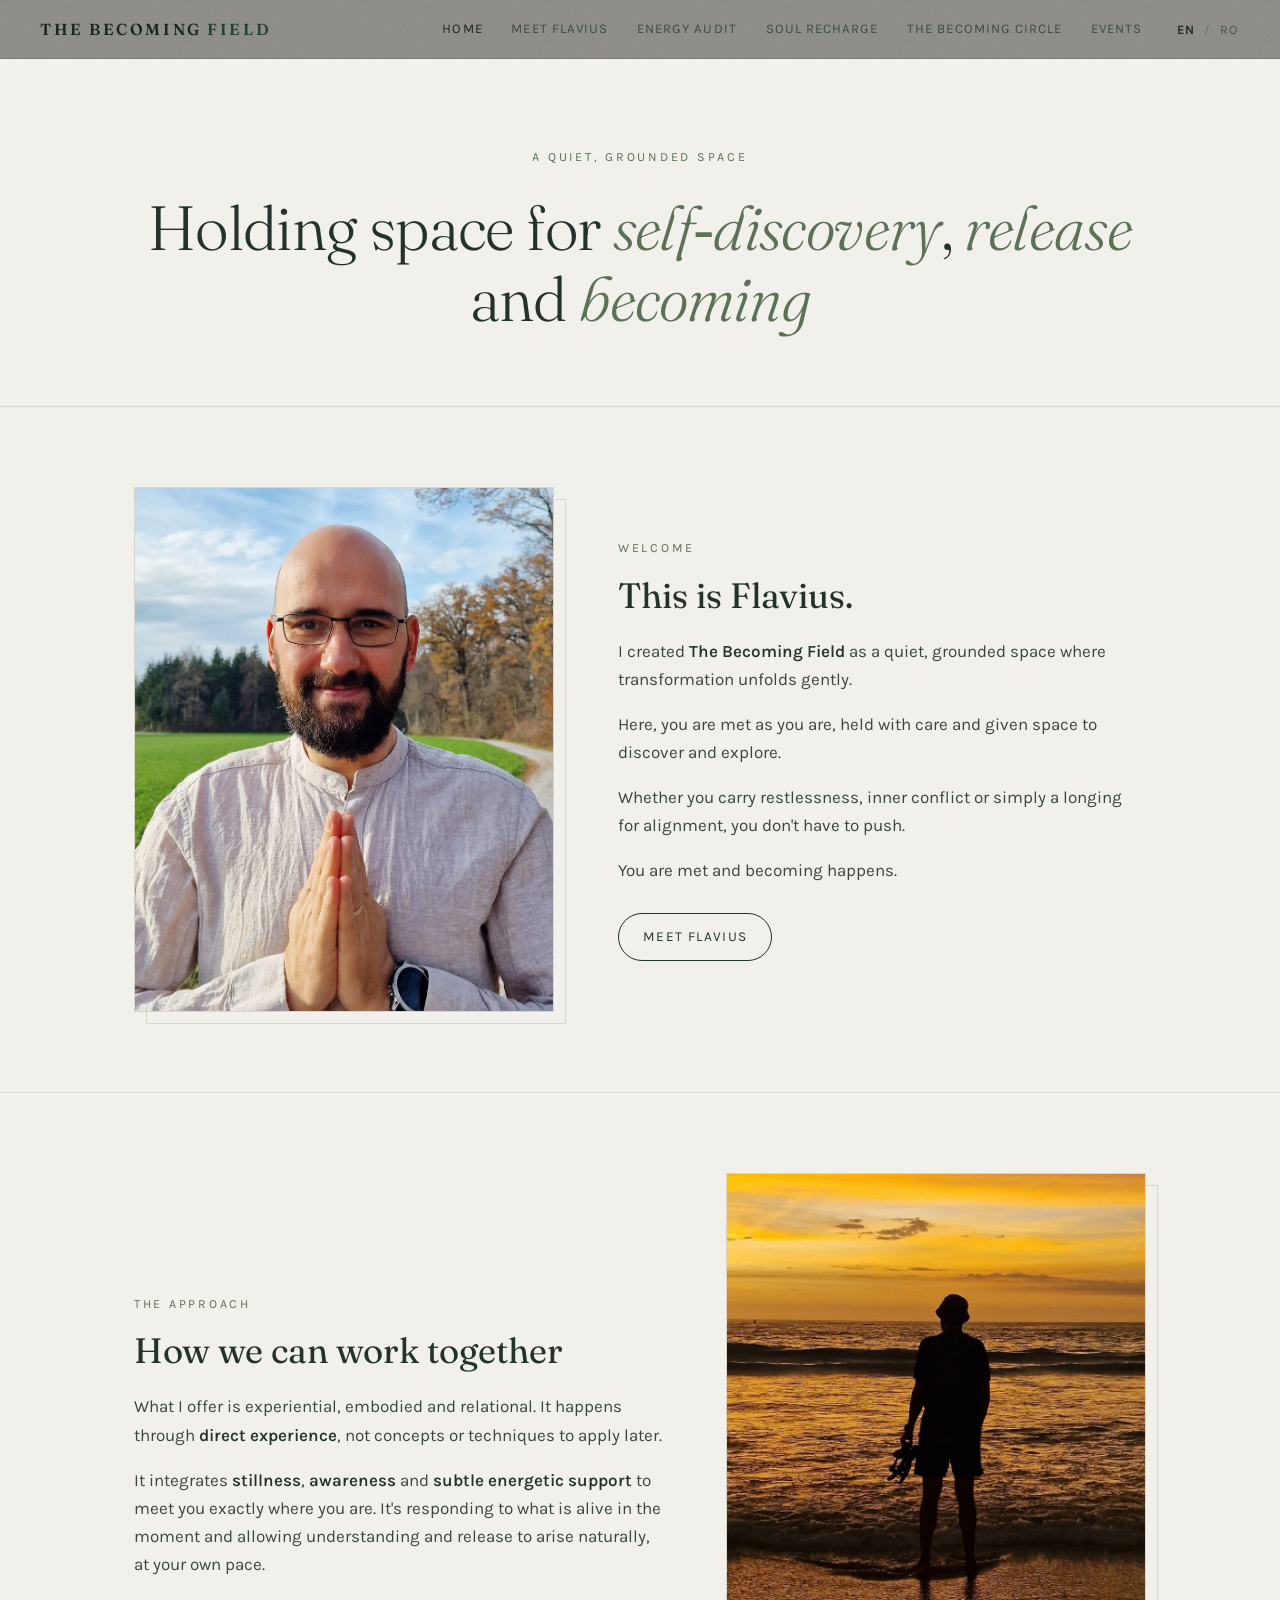
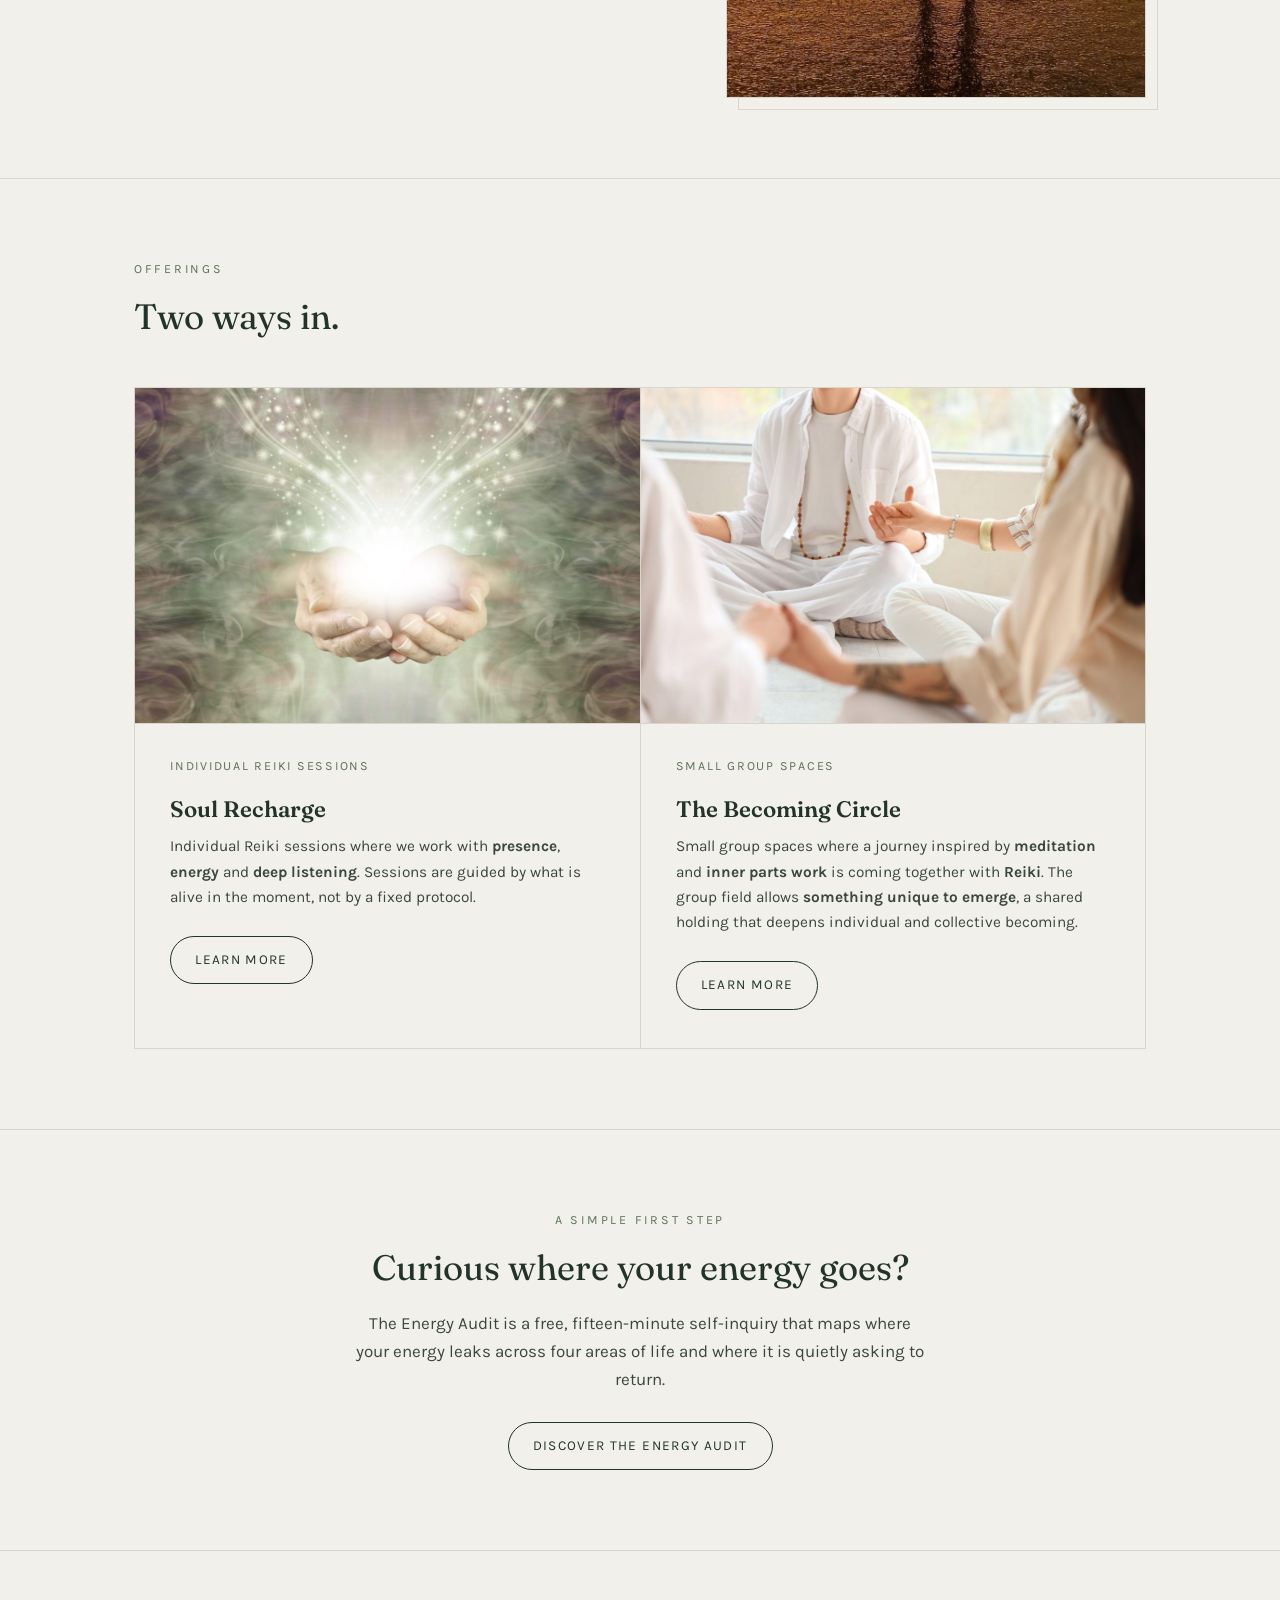
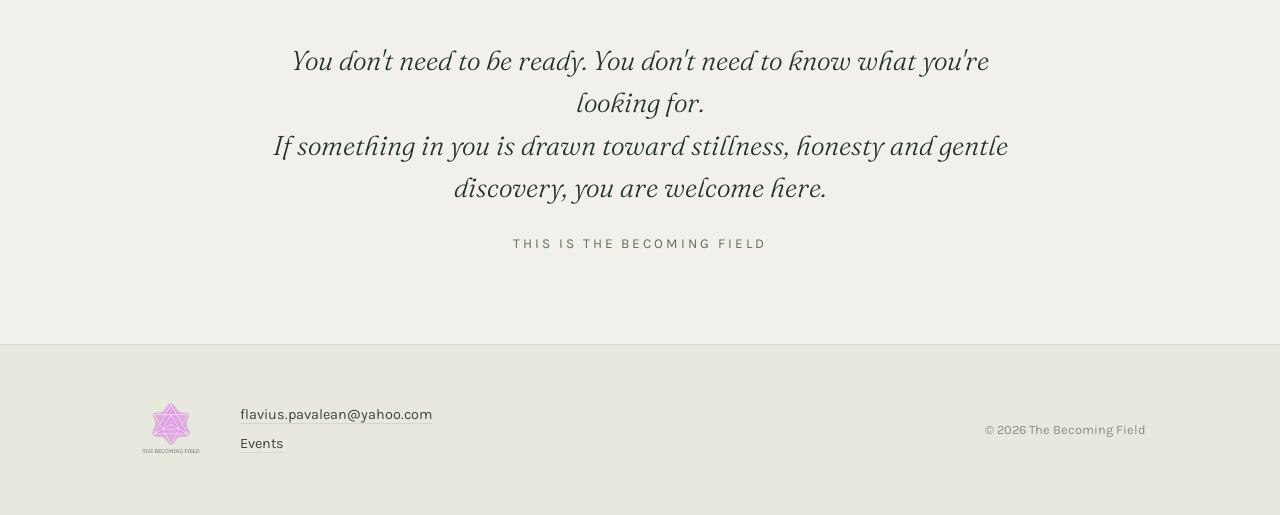
==== commit 6b568cdb: "Add files via upload" ====
--- a/index.html
+++ b/index.html
@@ -41,13 +41,6 @@
   <div class="hero">
     <p class="eyebrow">A quiet, grounded space</p>
     <h1>Holding space for <em>self&#8209;discovery</em>, <em>release</em> and <em>becoming</em></h1>
-    <p class="hero-lead">Sometimes we reach a point where we feel stuck — in a pattern, an emotion, a way of being we can't move past. <em>"This is just how I am, and I don't know what to do with it anymore."</em> I guide you back to the source of that stuckness, where the held energy lives, so it can flow freely again and you can return to your essence.</p>
-    <ul class="promises">
-      <li>When you feel stuck in the same pattern, again and again</li>
-      <li>When a strong emotion holds you and won't let go</li>
-      <li>When you've carried it so long it feels like just who you are</li>
-    </ul>
-    <a class="btn-cta" data-cal-link="thebecomingfield/discovery-call" data-cal-config='{"theme":"light"}'>Book a free discovery call</a>
   </div>
 
   <section>
@@ -75,7 +68,7 @@
     <div class="section-inner reveal">
       <div class="split flip">
         <div class="media">
-          <img src="images/couple-sunset.jpg" alt="Flavius and Oana sitting together watching the sunset over the sea">
+          <img src="images/sunset-shore.jpg" alt="A silhouette standing at the shore at sunset">
         </div>
         <div>
           <p class="section-kicker">The approach</p>
@@ -96,7 +89,7 @@
 
       <div class="offers">
         <div class="offer">
-          <img src="images/flavius-desk.jpg" alt="Flavius at his work table" style="aspect-ratio:3/2;object-fit:cover">
+          <img src="images/reiki-hands.jpg" alt="Open hands holding soft light">
           <div class="offer-body">
             <p class="meta">Individual Reiki sessions</p>
             <h3>Soul Recharge</h3>
@@ -106,7 +99,7 @@
         </div>
 
         <div class="offer">
-          <div class="photo-empty" style="aspect-ratio:3/2;border-bottom:1px solid var(--line)">Photo coming soon</div>
+          <img src="images/circle-group.jpg" alt="A small group sitting together in meditation">
           <div class="offer-body">
             <p class="meta">Small group spaces</p>
             <h3>The Becoming Circle</h3>
@@ -167,10 +160,5 @@
   }
 })();
 </script>
-<script type="text/javascript">
-(function (C, A, L) { let p = function (a, ar) { a.q.push(ar); }; let d = C.document; C.Cal = C.Cal || function () { let cal = C.Cal; let ar = arguments; if (!cal.loaded) { cal.ns = {}; cal.q = cal.q || []; d.head.appendChild(d.createElement("script")).src = A; cal.loaded = true; } if (ar[0] === L) { const api = function () { p(api, arguments); }; const namespace = ar[1]; api.q = api.q || []; if(typeof namespace === "string"){cal.ns[namespace] = cal.ns[namespace] || api;p(cal.ns[namespace], ar);p(cal, ["initNamespace", namespace]);} else p(cal, ar); return;} p(cal, ar); }; })(window, "https://app.cal.com/embed/embed.js", "init");
-Cal("init", {origin:"https://cal.com"});
-Cal("ui", {"theme":"light","styles":{"branding":{"brandColor":"#5C7256"}},"hideEventTypeDetails":false,"layout":"month_view"});
-</script>
 </body>
 </html>
--- a/style.css
+++ b/style.css
@@ -124,89 +124,12 @@
   max-width:16em;margin:0 auto;
 }
 h1 em{font-style:italic;color:var(--moss)}
-.hero-lead{
-  max-width:34em;margin:1.8rem auto 0;
-  font-size:1.08rem;line-height:1.7;color:#3A463F;
-}
-.promises{
-  list-style:none;max-width:30em;margin:2rem auto 0;
-  display:flex;flex-direction:column;gap:.7rem;text-align:left;
-}
-.promises li{
-  position:relative;padding-left:2rem;font-size:1rem;color:#3A463F;
-}
-.promises li::before{
-  content:"";position:absolute;left:0;top:.55em;
-  width:1.1rem;height:2px;background:var(--sun);
-}
-.promises strong{font-weight:600;color:var(--ink)}
-
-/* call-to-action button with subtle breathing motion */
-.btn-cta{
-  display:inline-block;margin-top:2.4rem;
-  font-size:.9rem;letter-spacing:.1em;text-transform:uppercase;
-  text-decoration:none;color:var(--paper);background:var(--moss);
-  padding:1rem 2.4rem;border-radius:999px;border:none;cursor:pointer;
-  font-family:inherit;
-  box-shadow:0 0 0 0 rgba(92,114,86,0.45);
-  animation:cta-breathe 3.2s ease-in-out infinite;
-  transition:background .25s,transform .25s;
-}
-.btn-cta:hover,.btn-cta:focus-visible{
-  background:var(--ink);transform:translateY(-1px);
-  animation-play-state:paused;
-}
-@keyframes cta-breathe{
-  0%,100%{box-shadow:0 0 0 0 rgba(92,114,86,0.40)}
-  50%{box-shadow:0 0 0 12px rgba(92,114,86,0)}
-}
-@media(prefers-reduced-motion:reduce){
-  .btn-cta{animation:none}
-}
 .hero p.lead{
   max-width:var(--measure);margin:1.7rem auto 0;
   font-size:1.05rem;color:#46544C;
 }
 
-/* ---------- split hero (image + text) ---------- */
-.hero-split{
-  display:grid;grid-template-columns:1fr 1fr;
-  align-items:stretch;min-height:62vh;
-  border-bottom:1px solid var(--line);
-}
-.hero-split .hero-img{
-  background-size:cover;background-position:center;
-  min-height:340px;
-}
-.hero-split .hero-copy{
-  display:flex;flex-direction:column;justify-content:center;
-  padding:3.5rem clamp(1.5rem,5vw,4rem);
-}
-.hero-split .hero-copy .eyebrow{margin-bottom:1.1rem}
-.hero-split h1{
-  font-size:clamp(2rem,4.4vw,3.2rem);line-height:1.12;text-align:left;max-width:none;
-}
-.hero-split .hero-copy .hero-lead{margin:1.3rem 0 0;text-align:left}
-.hero-split .promises{margin:1.6rem 0 0;text-align:left}
-.hero-split .btn-cta,.hero-split .btn{align-self:flex-start;margin-top:1.8rem}
-@media(max-width:820px){
-  .hero-split{grid-template-columns:1fr;min-height:0}
-  .hero-split .hero-img{min-height:300px;order:-1}
-  .hero-split .hero-copy{padding:2.6rem 1.5rem 3rem;text-align:center;align-items:center}
-  .hero-split h1,.hero-split .hero-copy .hero-lead,.hero-split .promises{text-align:center}
-  .hero-split .promises{display:inline-block}
-  .hero-split .btn-cta,.hero-split .btn{align-self:center}
-}
-
-/* empty photo placeholder (until real photo is added) */
-.photo-empty{
-  background:#E4E2D8;border:1px dashed #C3C1B5;
-  display:flex;align-items:center;justify-content:center;
-  color:#9B9A90;font-size:.8rem;letter-spacing:.1em;text-transform:uppercase;
-  text-align:center;padding:1rem;width:100%;min-height:200px;
-}
-.hero-split .hero-img.photo-empty{min-height:340px}
-.offer .photo-empty{aspect-ratio:3/2;min-height:0}
+/* ---------- sections ---------- */
 section{border-top:1px solid var(--line)}
 .section-inner{
   max-width:var(--maxw);margin:0 auto;
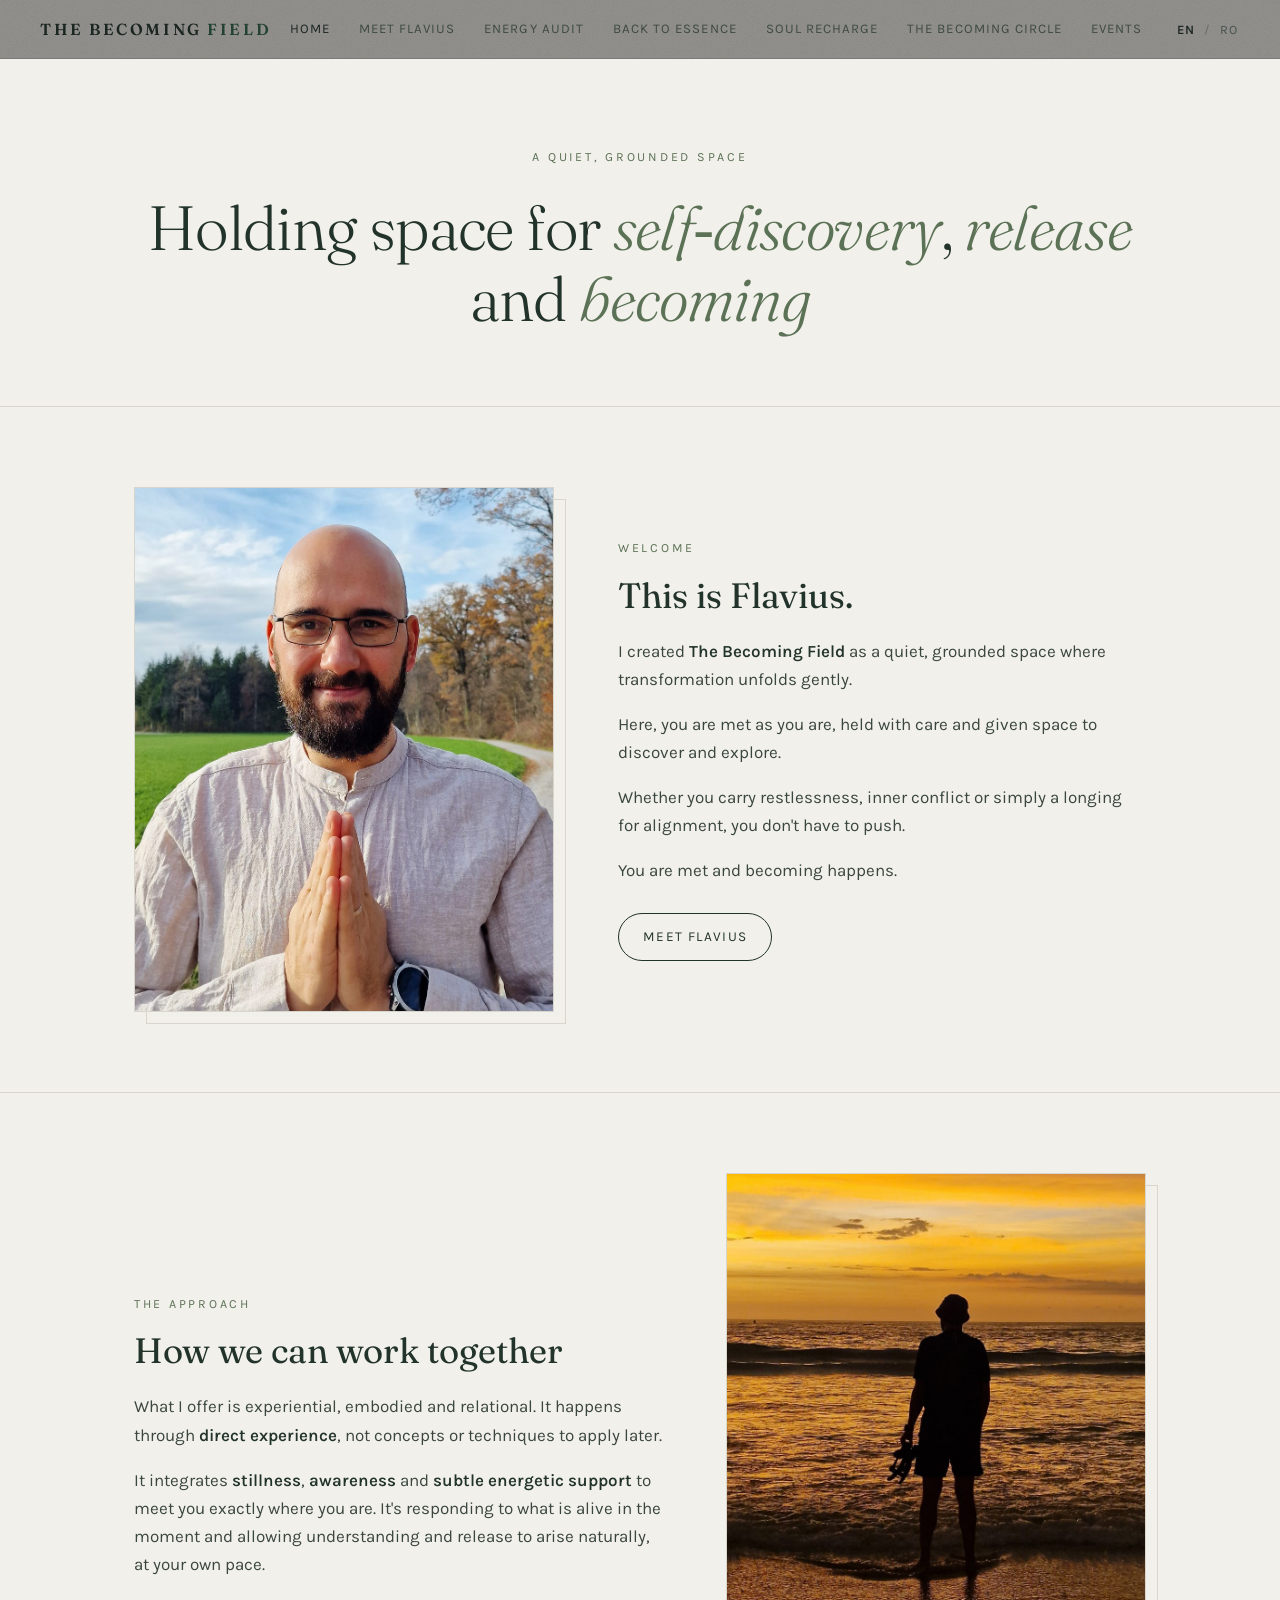
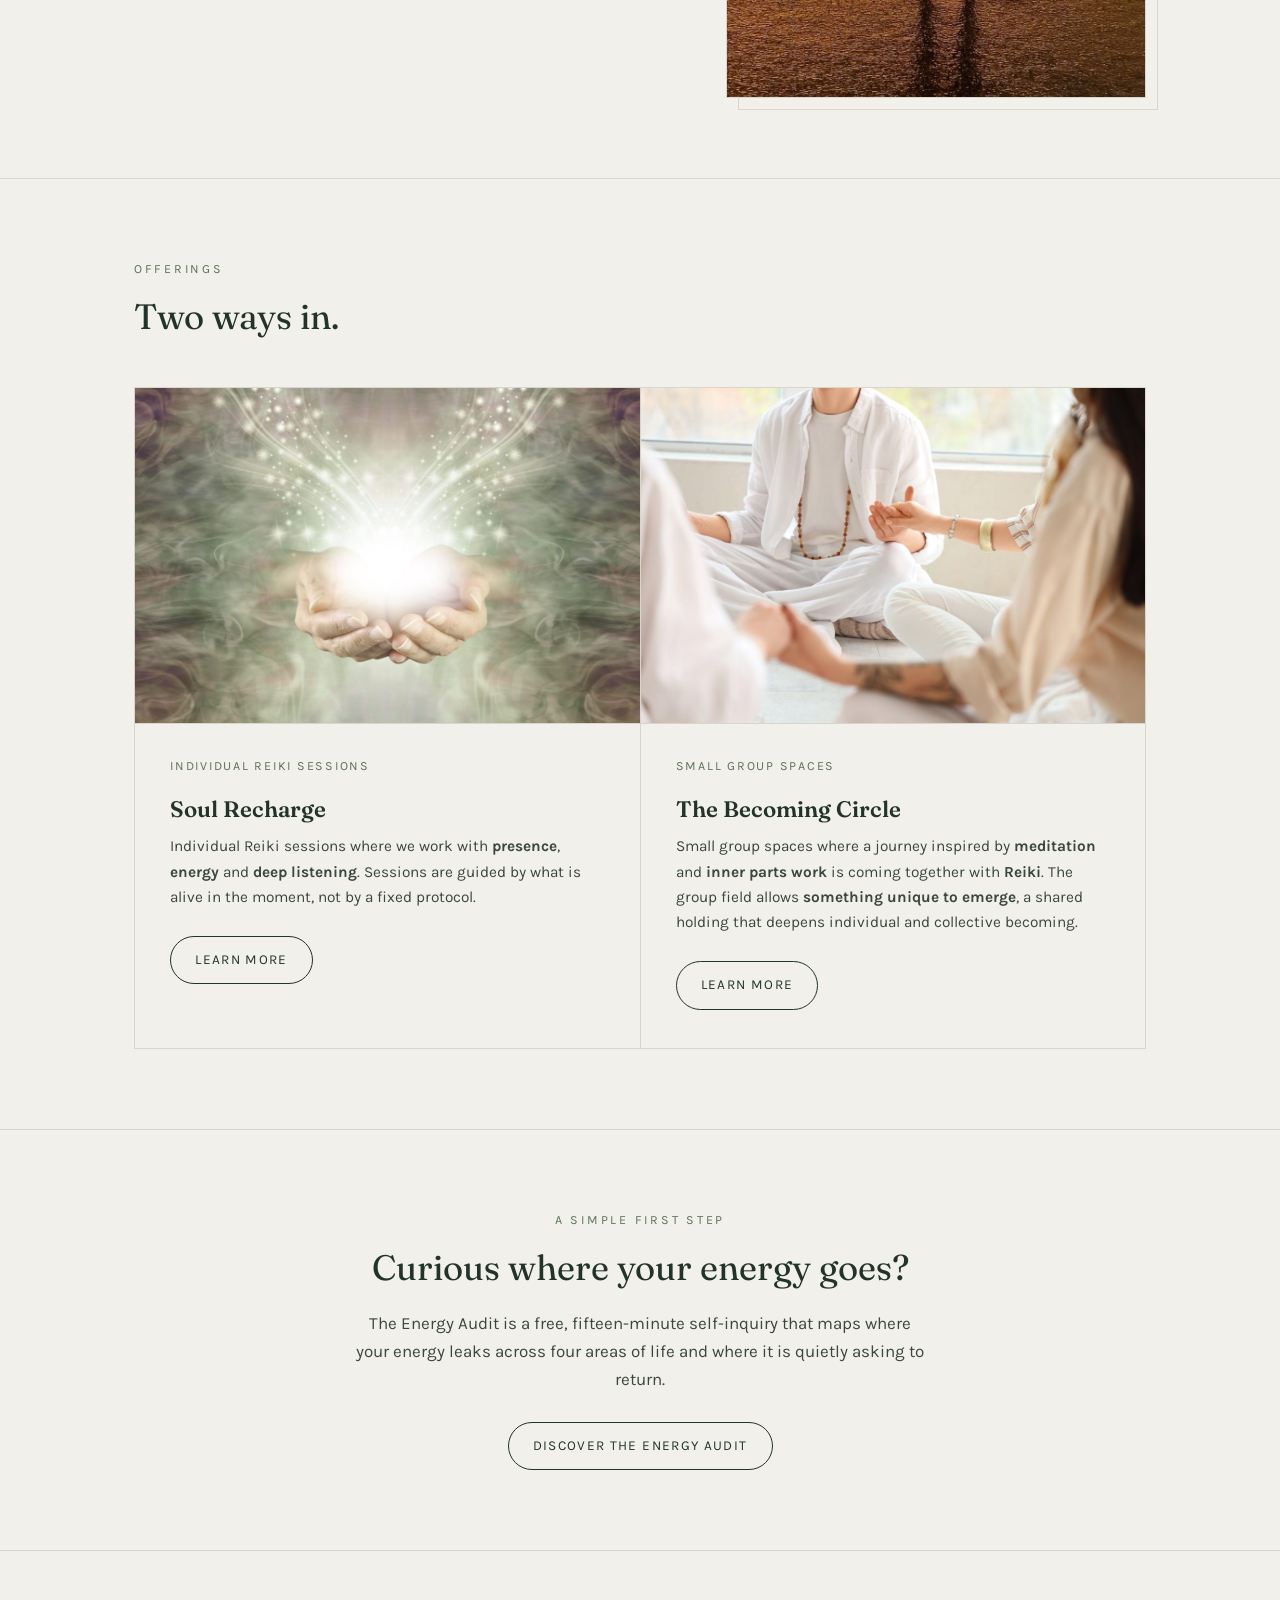
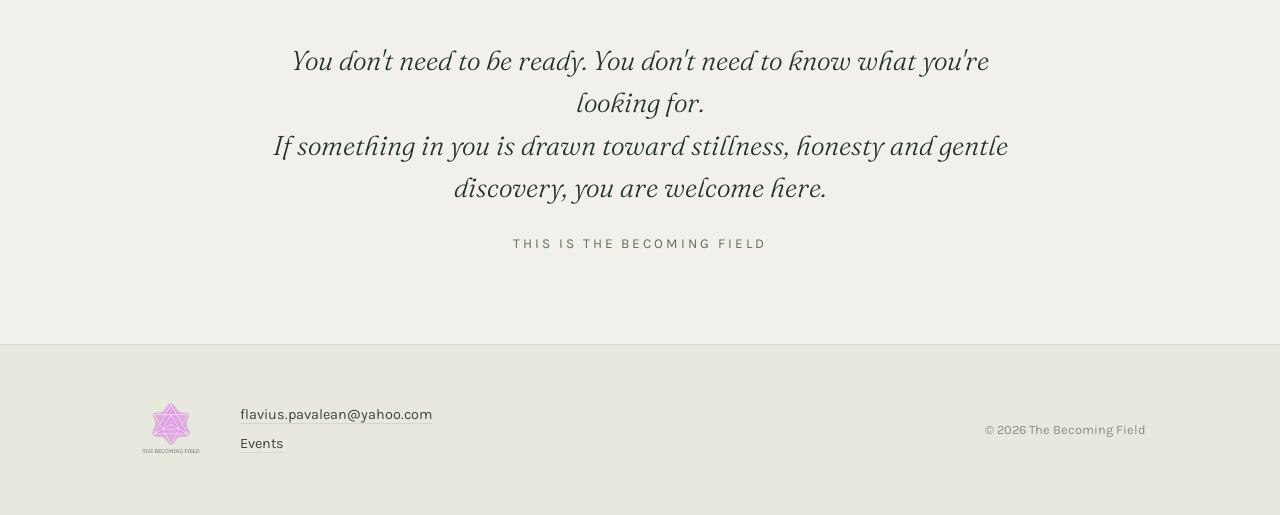
==== commit fd2e1a75: "Add files via upload" ====
--- a/index.html
+++ b/index.html
@@ -24,6 +24,7 @@
       <a href="index.html" aria-current="page">Home</a>
       <a href="meet-flavius.html">Meet Flavius</a>
       <a href="energy-audit.html">Energy Audit</a>
+      <a href="back-to-essence.html">Back to Essence</a>
       <a href="soul-recharge.html">Soul Recharge</a>
       <a href="becoming-circle.html">The Becoming Circle</a>
       <!-- PLACEHOLDER: replace # with your Meetup / Luma events link -->
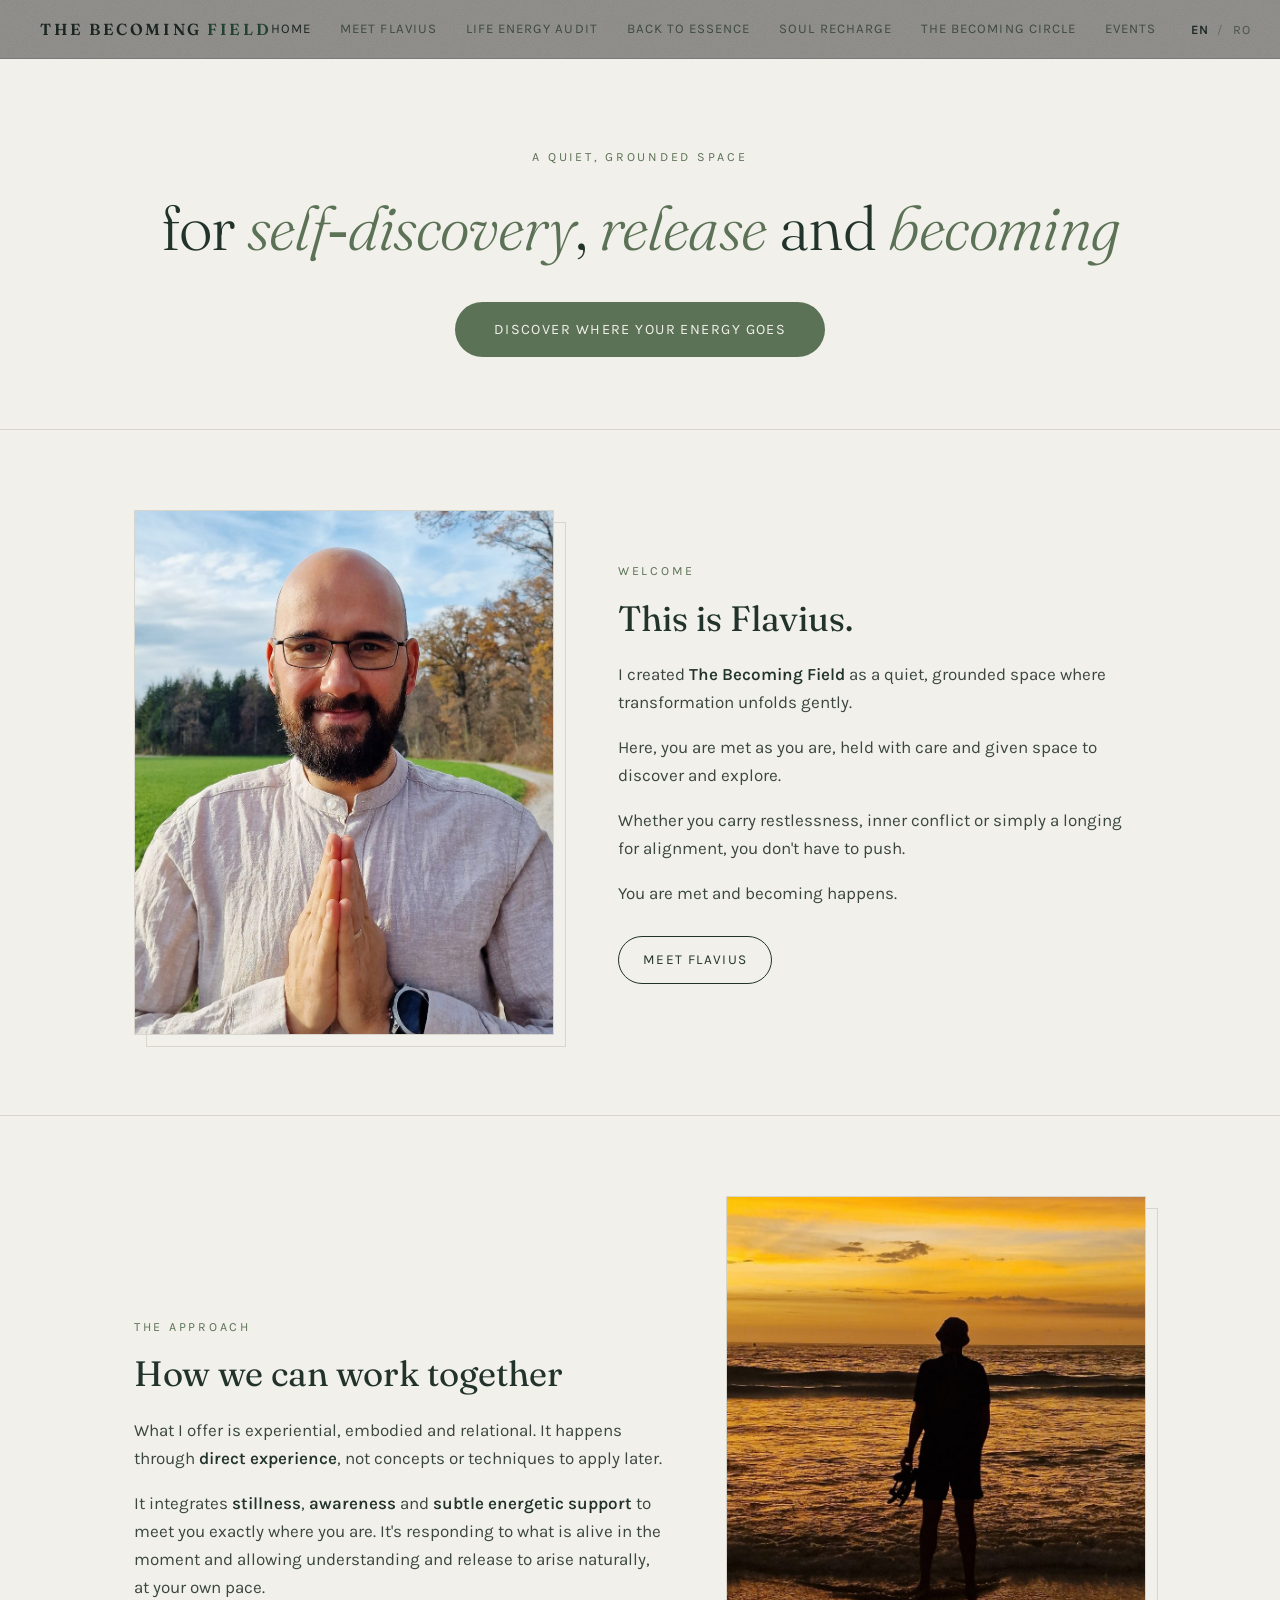
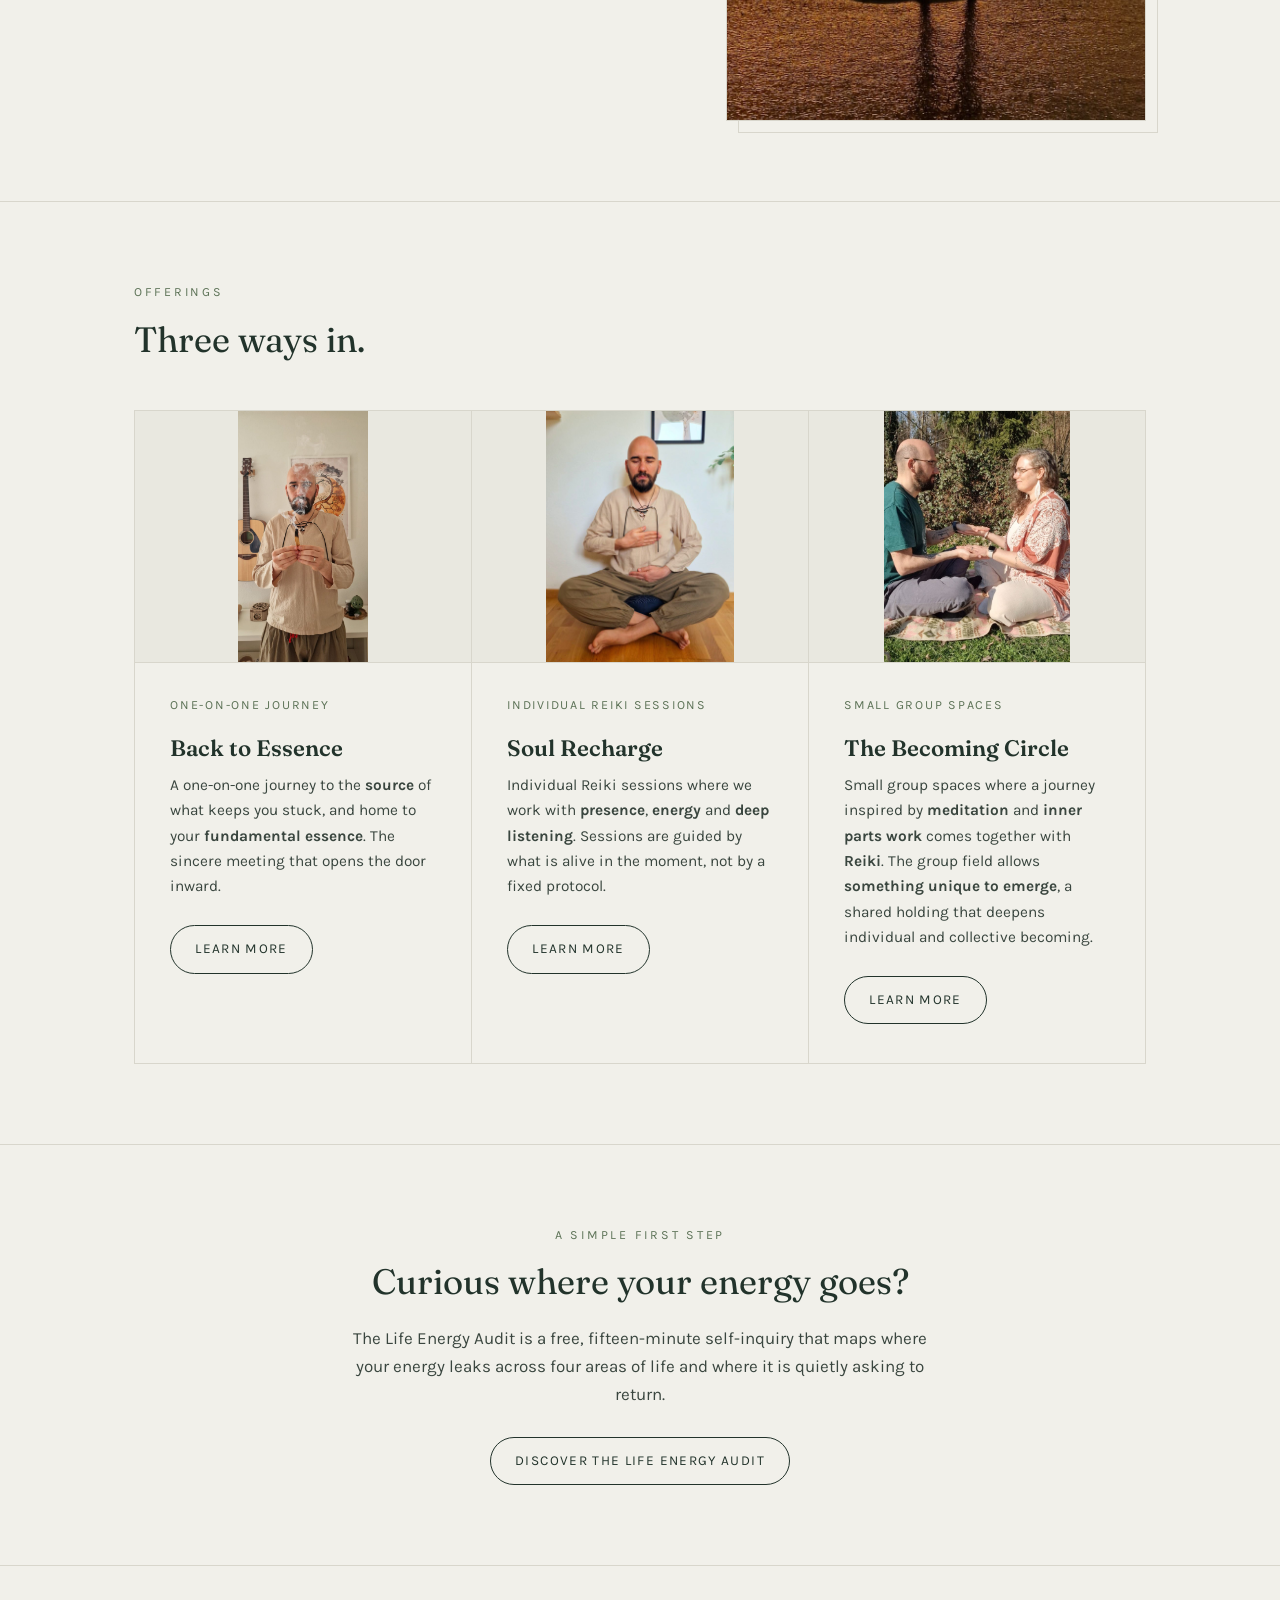
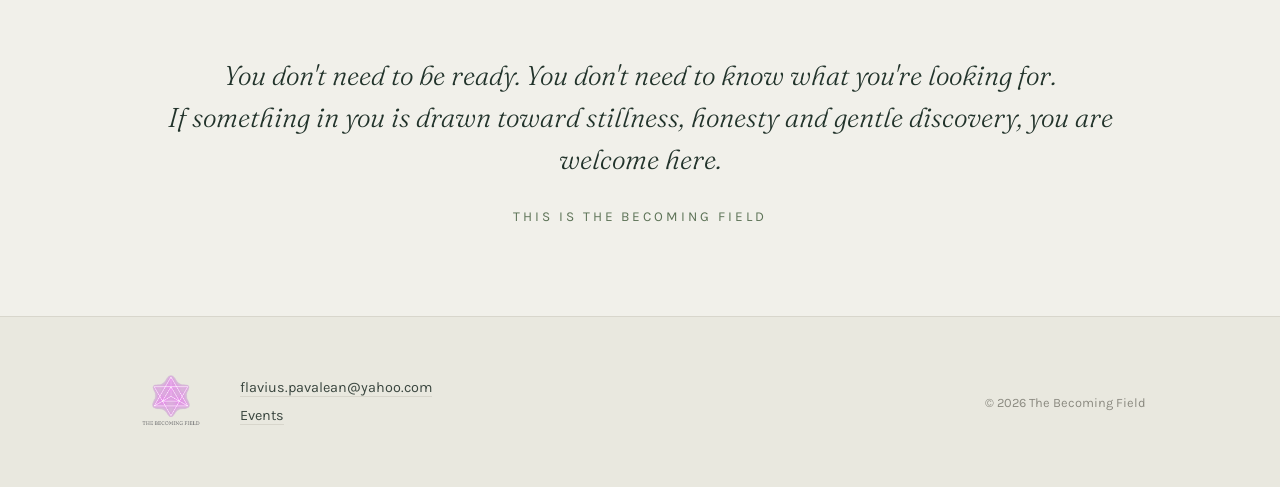
==== commit 55fa1a79: "Add files via upload" ====
--- a/index.html
+++ b/index.html
@@ -23,7 +23,7 @@
       <nav class="links" aria-label="Main">
       <a href="index.html" aria-current="page">Home</a>
       <a href="meet-flavius.html">Meet Flavius</a>
-      <a href="energy-audit.html">Energy Audit</a>
+      <a href="energy-audit.html">Life Energy Audit</a>
       <a href="back-to-essence.html">Back to Essence</a>
       <a href="soul-recharge.html">Soul Recharge</a>
       <a href="becoming-circle.html">The Becoming Circle</a>
@@ -41,7 +41,8 @@
 
   <div class="hero">
     <p class="eyebrow">A quiet, grounded space</p>
-    <h1>Holding space for <em>self&#8209;discovery</em>, <em>release</em> and <em>becoming</em></h1>
+    <h1>for <em>self&#8209;discovery</em>, <em>release</em> and <em>becoming</em></h1>
+    <a class="btn-cta" href="energy-audit.html">Discover where your energy goes</a>
   </div>
 
   <section>
@@ -86,11 +87,21 @@
   <section>
     <div class="section-inner reveal">
       <p class="section-kicker">Offerings</p>
-      <h2 class="section-title">Two ways in.</h2>
+      <h2 class="section-title">Three ways in.</h2>
 
-      <div class="offers">
+      <div class="offers offers-3">
         <div class="offer">
-          <img src="images/reiki-hands.jpg" alt="Open hands holding soft light">
+          <img class="contain" src="images/flavius-incense.jpg" alt="Flavius holding palo santo">
+          <div class="offer-body">
+            <p class="meta">One-on-one journey</p>
+            <h3>Back to Essence</h3>
+            <p>A one-on-one journey to the <strong>source</strong> of what keeps you stuck, and home to your <strong>fundamental essence</strong>. The sincere meeting that opens the door inward.</p>
+          </div>
+          <a class="btn" href="back-to-essence.html">Learn more</a>
+        </div>
+
+        <div class="offer">
+          <img class="contain" src="images/flavius-meditation.jpg" alt="Flavius meditating with hands on chest and abdomen">
           <div class="offer-body">
             <p class="meta">Individual Reiki sessions</p>
             <h3>Soul Recharge</h3>
@@ -100,11 +111,11 @@
         </div>
 
         <div class="offer">
-          <img src="images/circle-group.jpg" alt="A small group sitting together in meditation">
+          <img class="contain" src="images/circle-practice.jpg" alt="Two people sitting face to face in nature, hands joined">
           <div class="offer-body">
             <p class="meta">Small group spaces</p>
             <h3>The Becoming Circle</h3>
-            <p>Small group spaces where a journey inspired by <strong>meditation</strong> and <strong>inner parts work</strong> is coming together with <strong>Reiki</strong>. The group field allows <strong>something unique to emerge</strong>, a shared holding that deepens individual and collective becoming.</p>
+            <p>Small group spaces where a journey inspired by <strong>meditation</strong> and <strong>inner parts work</strong> comes together with <strong>Reiki</strong>. The group field allows <strong>something unique to emerge</strong>, a shared holding that deepens individual and collective becoming.</p>
           </div>
           <a class="btn" href="becoming-circle.html">Learn more</a>
         </div>
@@ -117,9 +128,9 @@
       <p class="section-kicker" style="color:var(--moss)">A simple first step</p>
       <h2 class="section-title" style="margin:0 auto 1.2rem">Curious where your energy goes?</h2>
       <div class="prose" style="margin:0 auto">
-        <p>The Energy Audit is a free, fifteen-minute self-inquiry that maps where your energy leaks across four areas of life and where it is quietly asking to return.</p>
+        <p>The Life Energy Audit is a free, fifteen-minute self-inquiry that maps where your energy leaks across four areas of life and where it is quietly asking to return.</p>
       </div>
-      <a class="btn" href="energy-audit.html" style="margin-top:1.8rem">Discover the Energy Audit</a>
+      <a class="btn" href="energy-audit.html" style="margin-top:1.8rem">Discover the Life Energy Audit</a>
     </div>
   </section>
 
--- a/style.css
+++ b/style.css
@@ -129,6 +129,26 @@
   font-size:1.05rem;color:#46544C;
 }
 
+/* call-to-action button with subtle breathing motion */
+.btn-cta{
+  display:inline-block;margin-top:2.4rem;
+  font-size:.9rem;letter-spacing:.1em;text-transform:uppercase;
+  text-decoration:none;color:var(--paper);background:var(--moss);
+  padding:1rem 2.4rem;border-radius:999px;border:none;cursor:pointer;
+  font-family:inherit;
+  box-shadow:0 0 0 0 rgba(92,114,86,0.45);
+  animation:cta-breathe 3.2s ease-in-out infinite;
+  transition:background .25s,transform .25s;
+}
+.btn-cta:hover,.btn-cta:focus-visible{
+  background:var(--ink);transform:translateY(-1px);animation-play-state:paused;
+}
+@keyframes cta-breathe{
+  0%,100%{box-shadow:0 0 0 0 rgba(92,114,86,0.40)}
+  50%{box-shadow:0 0 0 12px rgba(92,114,86,0)}
+}
+@media(prefers-reduced-motion:reduce){.btn-cta{animation:none}}
+
 /* ---------- sections ---------- */
 section{border-top:1px solid var(--line)}
 .section-inner{
@@ -149,7 +169,7 @@
 .prose strong{font-weight:600;color:var(--ink)}
 .prose ul{list-style:none}
 .prose li{padding-left:1.4em;position:relative;margin-top:.45em}
-.prose li::before{content:"";position:absolute;left:0;top:.62em;width:.55em;height:2px;background:var(--sun)}
+.prose li::before{content:"";position:absolute;left:0;top:.68em;width:14px;height:1px;background:var(--sun)}
 .prose em{font-family:'Fraunces',serif;font-style:italic}
 
 /* two-column media layout */
@@ -191,14 +211,17 @@
 
 /* offers grid (home) */
 .offers{display:grid;grid-template-columns:1fr 1fr;gap:1px;background:var(--line);border:1px solid var(--line);margin-top:3rem}
+.offers-3{grid-template-columns:1fr 1fr 1fr}
 .offer{background:var(--paper);padding:0 0 2.4rem;display:flex;flex-direction:column}
 .offer:hover{background:#EDECE4}
 .offer img{width:100%;aspect-ratio:3/2;object-fit:cover;border-bottom:1px solid var(--line)}
+.offer img.contain{object-fit:contain;background:#E9E8E0;aspect-ratio:4/3}
 .offer .offer-body{padding:2rem 2.2rem 0}
 .offer h3{font-family:'Fraunces',serif;font-weight:600;font-size:1.4rem;margin-bottom:.4rem}
 .offer .meta{font-size:.78rem;letter-spacing:.14em;text-transform:uppercase;color:var(--moss);margin-bottom:.9rem}
 .offer p{font-size:.96rem;color:#3A463F}
 .offer .btn{margin:1.6rem 2.2rem 0;align-self:flex-start}
+@media(max-width:880px){.offers-3{grid-template-columns:1fr}}
 @media(max-width:760px){.offers{grid-template-columns:1fr}}
 
 /* quiet full-width quote band */
@@ -257,11 +280,11 @@
 .cards2{display:grid;grid-template-columns:1fr 1fr;gap:1.5rem;margin-top:2.5rem}
 .icard{border:1px solid var(--line);padding:2rem;background:#F5F4EF}
 .icard h3{font-family:'Fraunces',serif;font-weight:600;font-size:1.15rem;margin-bottom:.8rem}
-.icard h3::after{content:"";display:block;width:34px;height:2px;background:var(--sun);margin-top:.6rem}
+.icard h3::after{content:"";display:block;width:34px;height:1px;background:var(--sun);margin-top:.6rem}
 .icard p,.icard li{font-size:.93rem;color:#3A463F}
 .icard ul{list-style:none;margin-top:.4rem}
 .icard li{padding-left:1.3em;position:relative;margin-top:.4em}
-.icard li::before{content:"";position:absolute;left:0;top:.6em;width:.5em;height:2px;background:var(--sun)}
+.icard li::before{content:"";position:absolute;left:0;top:.66em;width:14px;height:1px;background:var(--sun)}
 @media(max-width:760px){.cards2{grid-template-columns:1fr}}
 
 /* closing invitation */
@@ -270,7 +293,7 @@
 .closing p.invite{
   font-family:'Fraunces',serif;font-weight:300;font-style:italic;
   font-size:clamp(1.25rem,2.8vw,1.7rem);line-height:1.55;
-  max-width:28em;margin:0 auto;
+  max-width:40em;margin:0 auto;
 }
 .closing p.signature{
   margin-top:1.6rem;font-size:.85rem;letter-spacing:.22em;
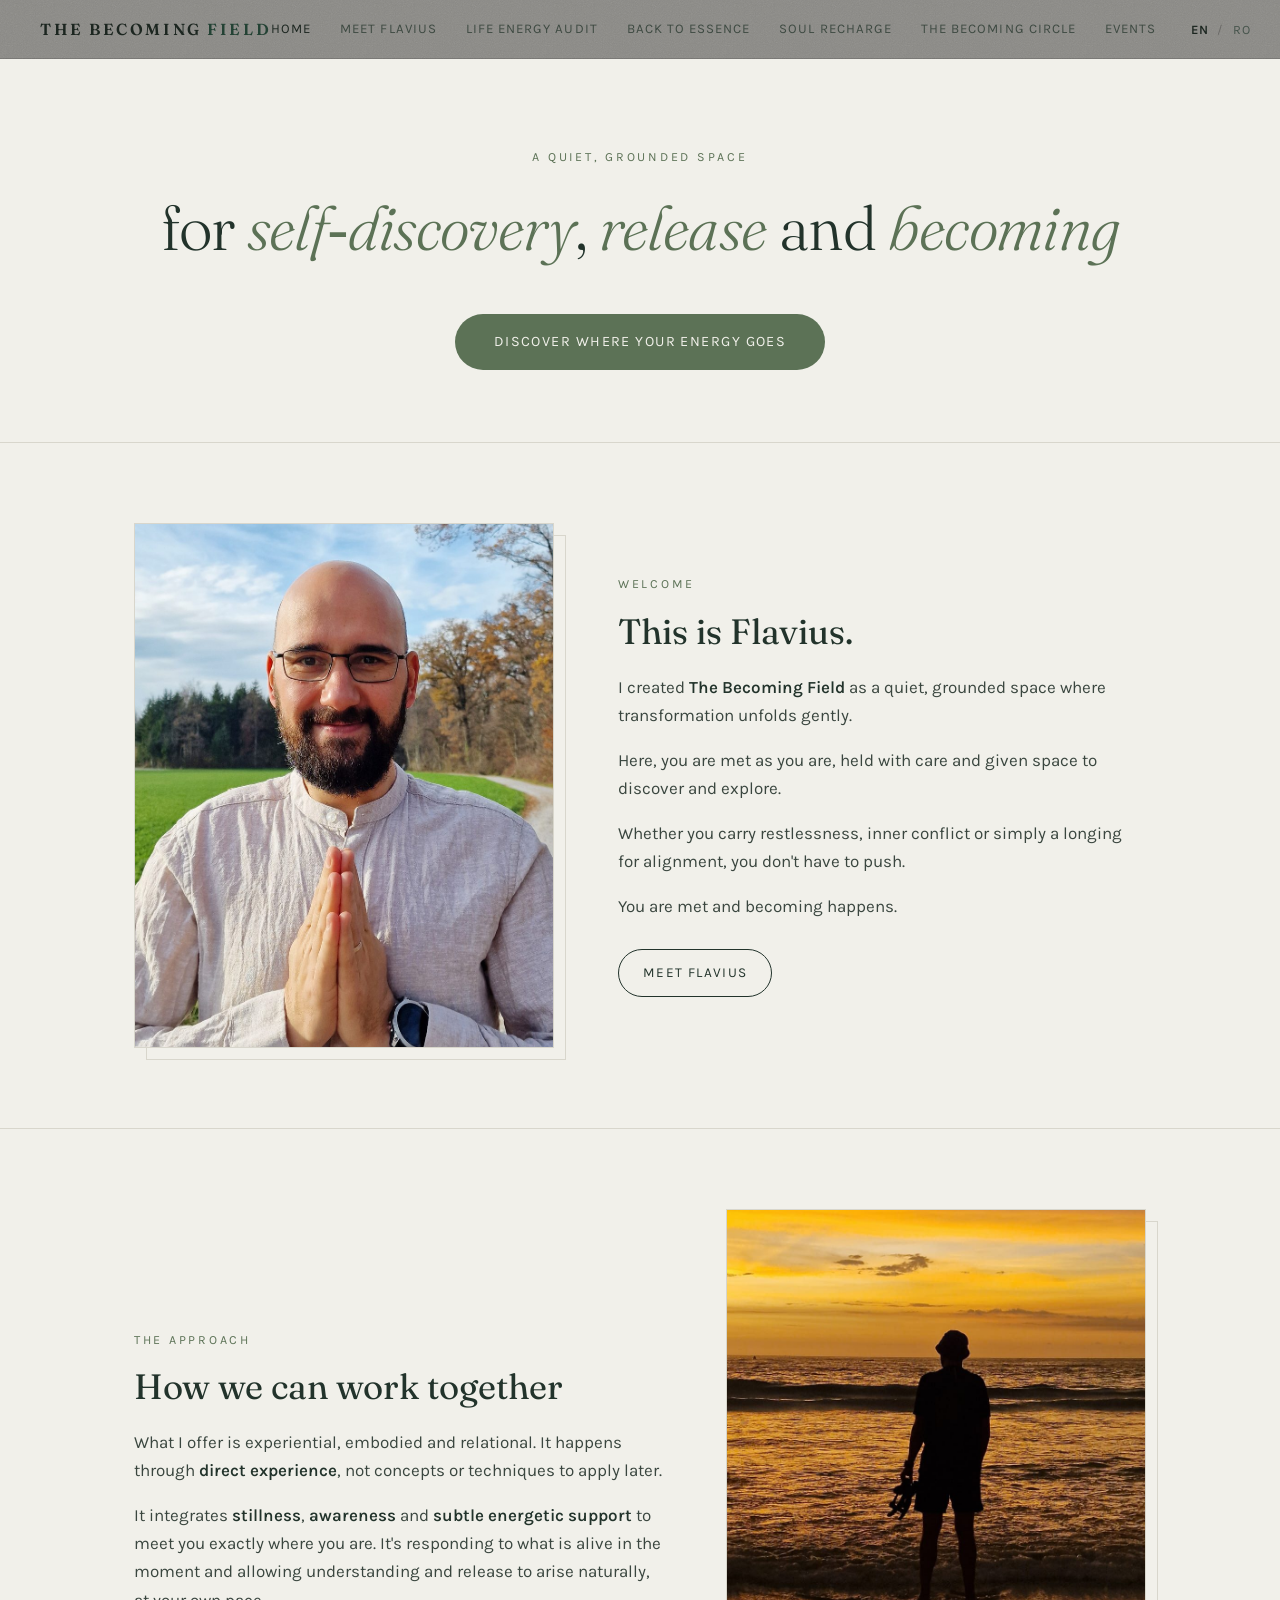
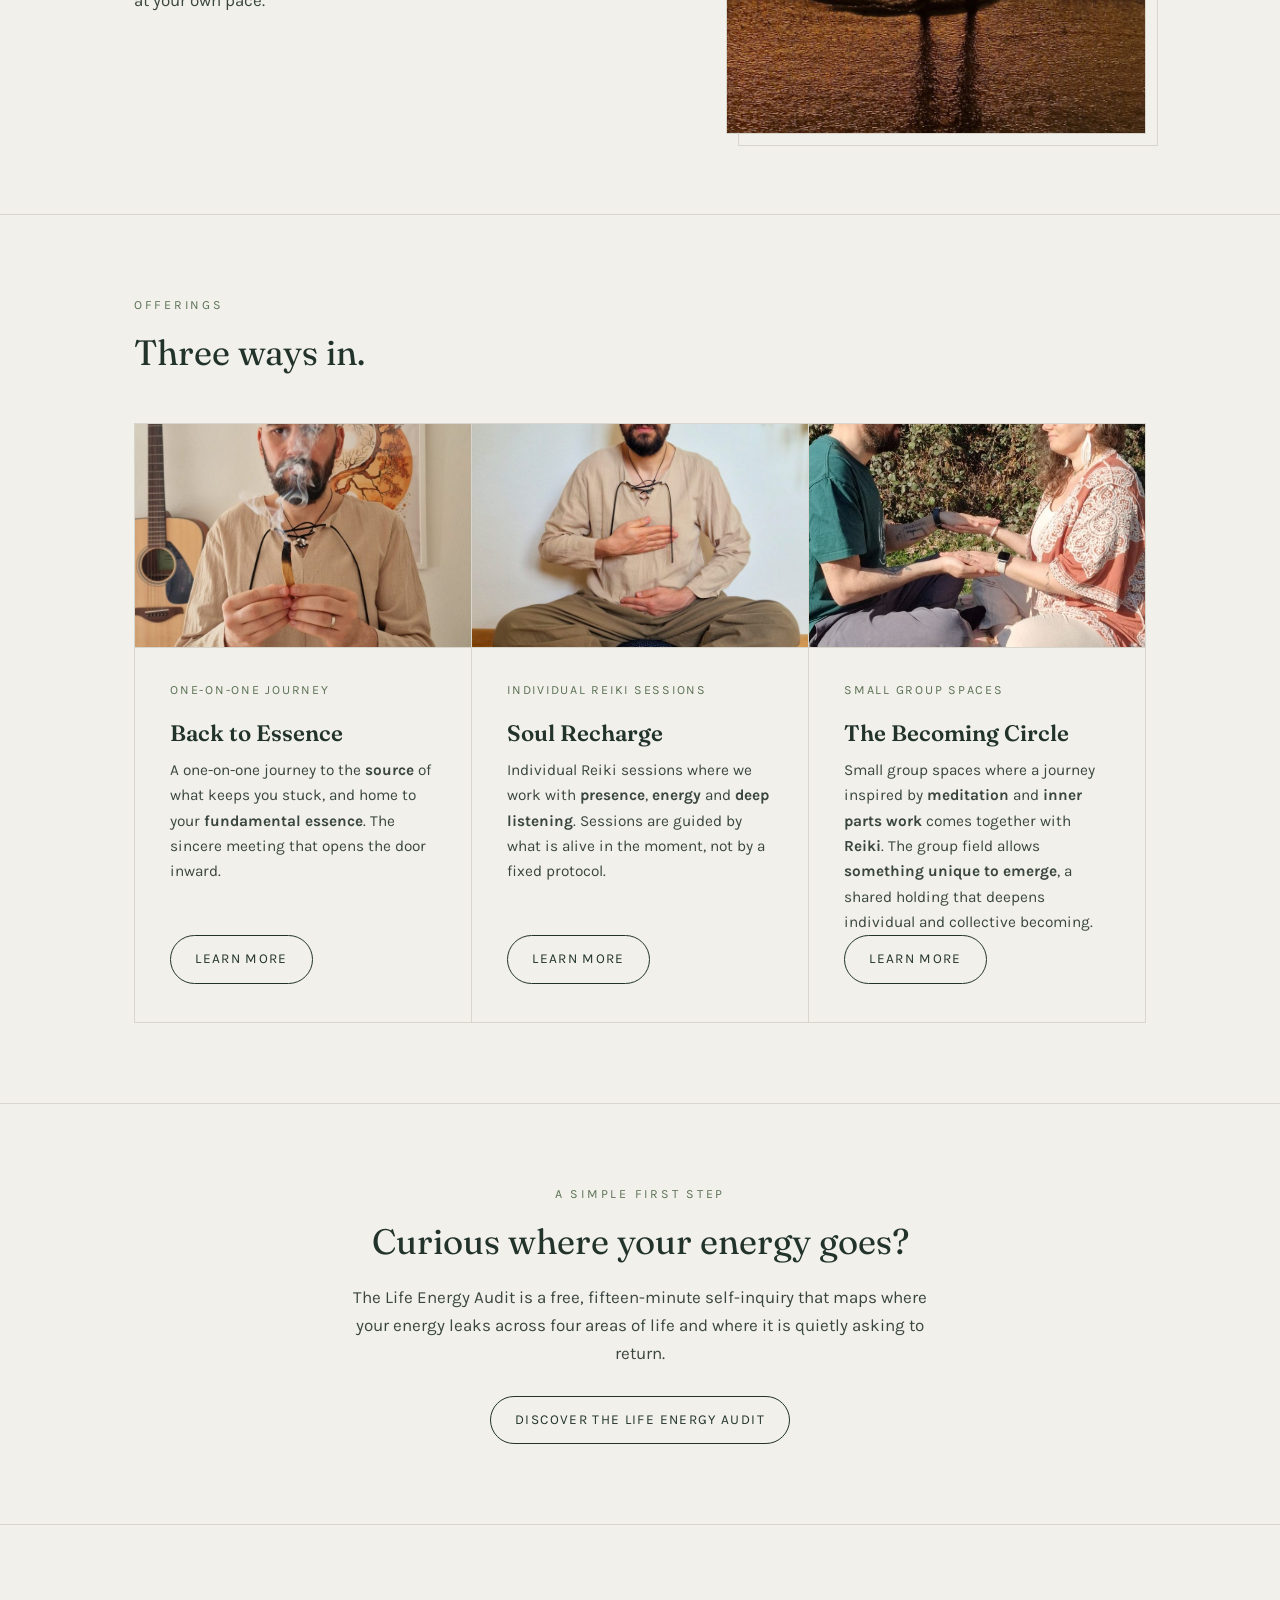
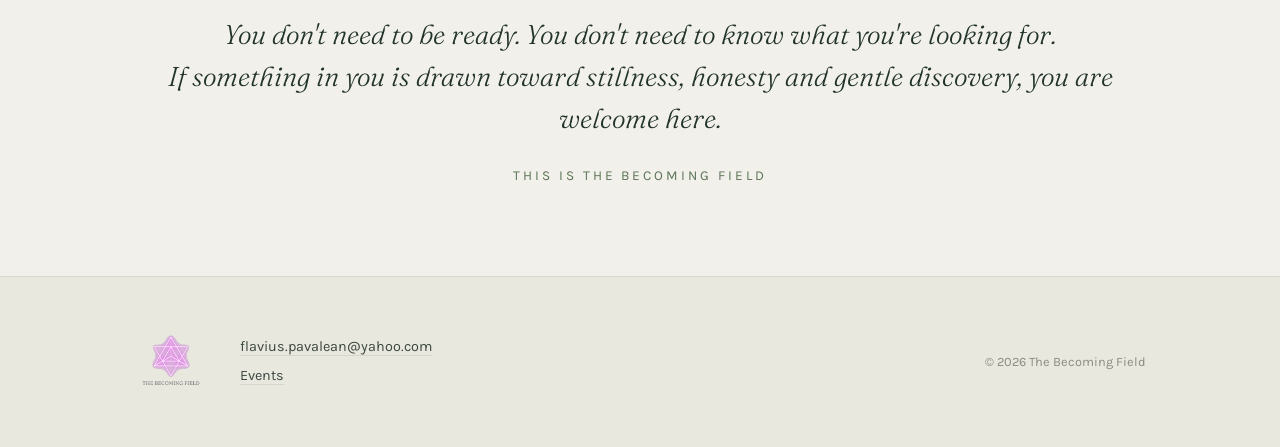
==== commit fde9b677: "Add files via upload" ====
--- a/index.html
+++ b/index.html
@@ -91,7 +91,7 @@
 
       <div class="offers offers-3">
         <div class="offer">
-          <img class="contain" src="images/flavius-incense.jpg" alt="Flavius holding palo santo">
+          <img src="images/flavius-incense-card.jpg" alt="Flavius holding palo santo">
           <div class="offer-body">
             <p class="meta">One-on-one journey</p>
             <h3>Back to Essence</h3>
--- a/style.css
+++ b/style.css
@@ -131,7 +131,7 @@
 
 /* call-to-action button with subtle breathing motion */
 .btn-cta{
-  display:inline-block;margin-top:2.4rem;
+  display:inline-block;margin-top:3.2rem;
   font-size:.9rem;letter-spacing:.1em;text-transform:uppercase;
   text-decoration:none;color:var(--paper);background:var(--moss);
   padding:1rem 2.4rem;border-radius:999px;border:none;cursor:pointer;
@@ -155,6 +155,11 @@
   max-width:var(--maxw);margin:0 auto;
   padding:5rem 1.5rem;
 }
+/* full-width, centered text variant */
+.section-inner.wide{max-width:none;text-align:center}
+.section-inner.wide .section-kicker{text-align:center}
+.section-inner.wide .section-title{text-align:center;margin-left:auto;margin-right:auto}
+.section-inner.wide .prose{max-width:46em;margin-left:auto;margin-right:auto;text-align:center}
 .section-kicker{
   font-size:.78rem;letter-spacing:.22em;text-transform:uppercase;
   color:var(--moss);margin-bottom:1rem;
@@ -168,8 +173,9 @@
 .prose p+p,.prose ul+p,.prose p+ul{margin-top:1em}
 .prose strong{font-weight:600;color:var(--ink)}
 .prose ul{list-style:none}
-.prose li{padding-left:1.4em;position:relative;margin-top:.45em}
-.prose li::before{content:"";position:absolute;left:0;top:.68em;width:14px;height:1px;background:var(--sun)}
+.prose li{padding-left:1.4em;position:relative;margin-top:.45em;display:flex;align-items:baseline}
+.prose li::before{content:"";flex:0 0 14px;width:14px;height:1px;background:var(--sun);position:absolute;left:0;top:.68em}
+.prose li:first-child{margin-top:0}
 .prose em{font-family:'Fraunces',serif;font-style:italic}
 
 /* two-column media layout */
@@ -210,18 +216,17 @@
 .btn.solid:hover,.btn.solid:focus-visible{background:var(--moss);border-color:var(--moss)}
 
 /* offers grid (home) */
-.offers{display:grid;grid-template-columns:1fr 1fr;gap:1px;background:var(--line);border:1px solid var(--line);margin-top:3rem}
+.offers{display:grid;grid-template-columns:1fr 1fr;gap:1px;background:var(--line);border:1px solid var(--line);margin-top:3rem;align-items:stretch}
 .offers-3{grid-template-columns:1fr 1fr 1fr}
-.offer{background:var(--paper);padding:0 0 2.4rem;display:flex;flex-direction:column}
+.offer{background:var(--paper);padding:0 0 2.4rem;display:flex;flex-direction:column;height:100%}
 .offer:hover{background:#EDECE4}
 .offer img{width:100%;aspect-ratio:3/2;object-fit:cover;border-bottom:1px solid var(--line)}
-.offer img.contain{object-fit:contain;background:#E9E8E0;aspect-ratio:4/3}
-.offer .offer-body{padding:2rem 2.2rem 0}
+.offer .offer-body{padding:2rem 2.2rem 0;flex:1}
 .offer h3{font-family:'Fraunces',serif;font-weight:600;font-size:1.4rem;margin-bottom:.4rem}
 .offer .meta{font-size:.78rem;letter-spacing:.14em;text-transform:uppercase;color:var(--moss);margin-bottom:.9rem}
 .offer p{font-size:.96rem;color:#3A463F}
-.offer .btn{margin:1.6rem 2.2rem 0;align-self:flex-start}
-@media(max-width:880px){.offers-3{grid-template-columns:1fr}}
+.offer .btn{margin:1.6rem 2.2rem 0;align-self:flex-start;margin-top:auto}
+@media(max-width:680px){.offers-3{grid-template-columns:1fr}}
 @media(max-width:760px){.offers{grid-template-columns:1fr}}
 
 /* quiet full-width quote band */
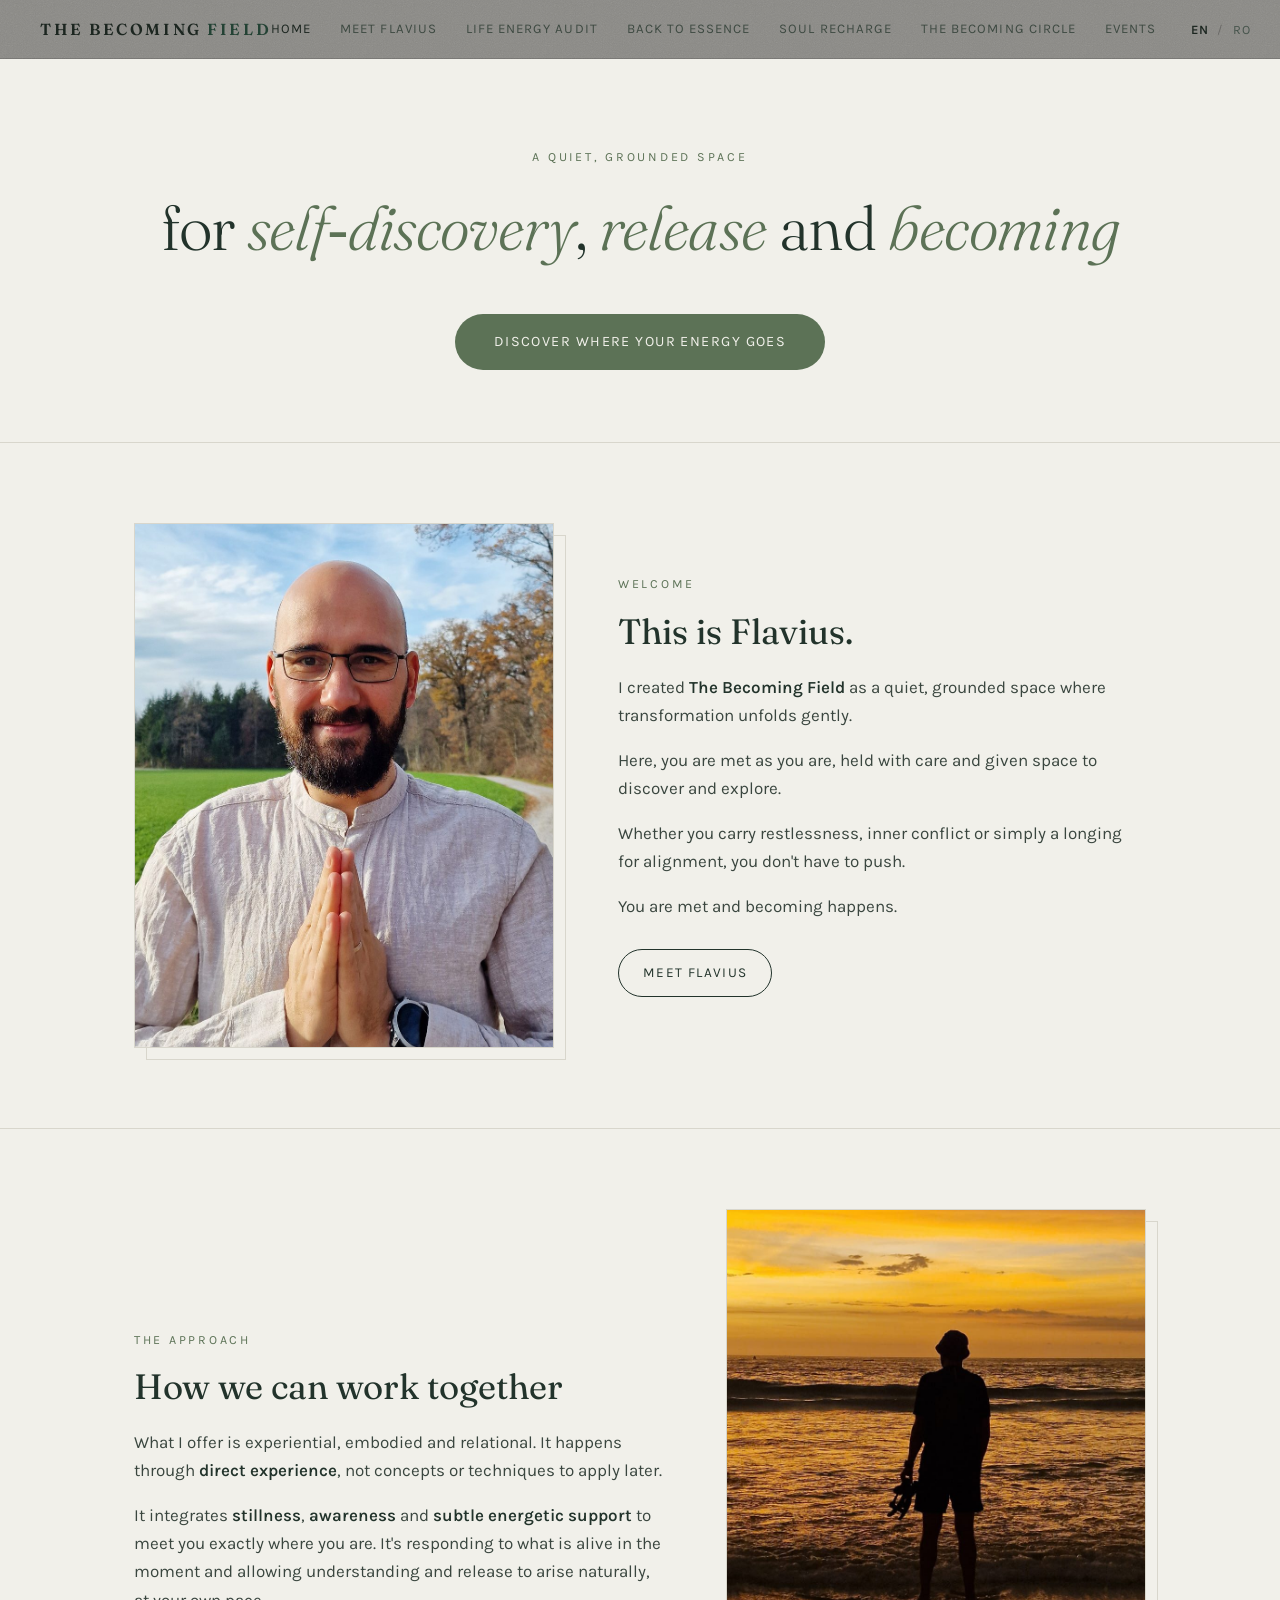
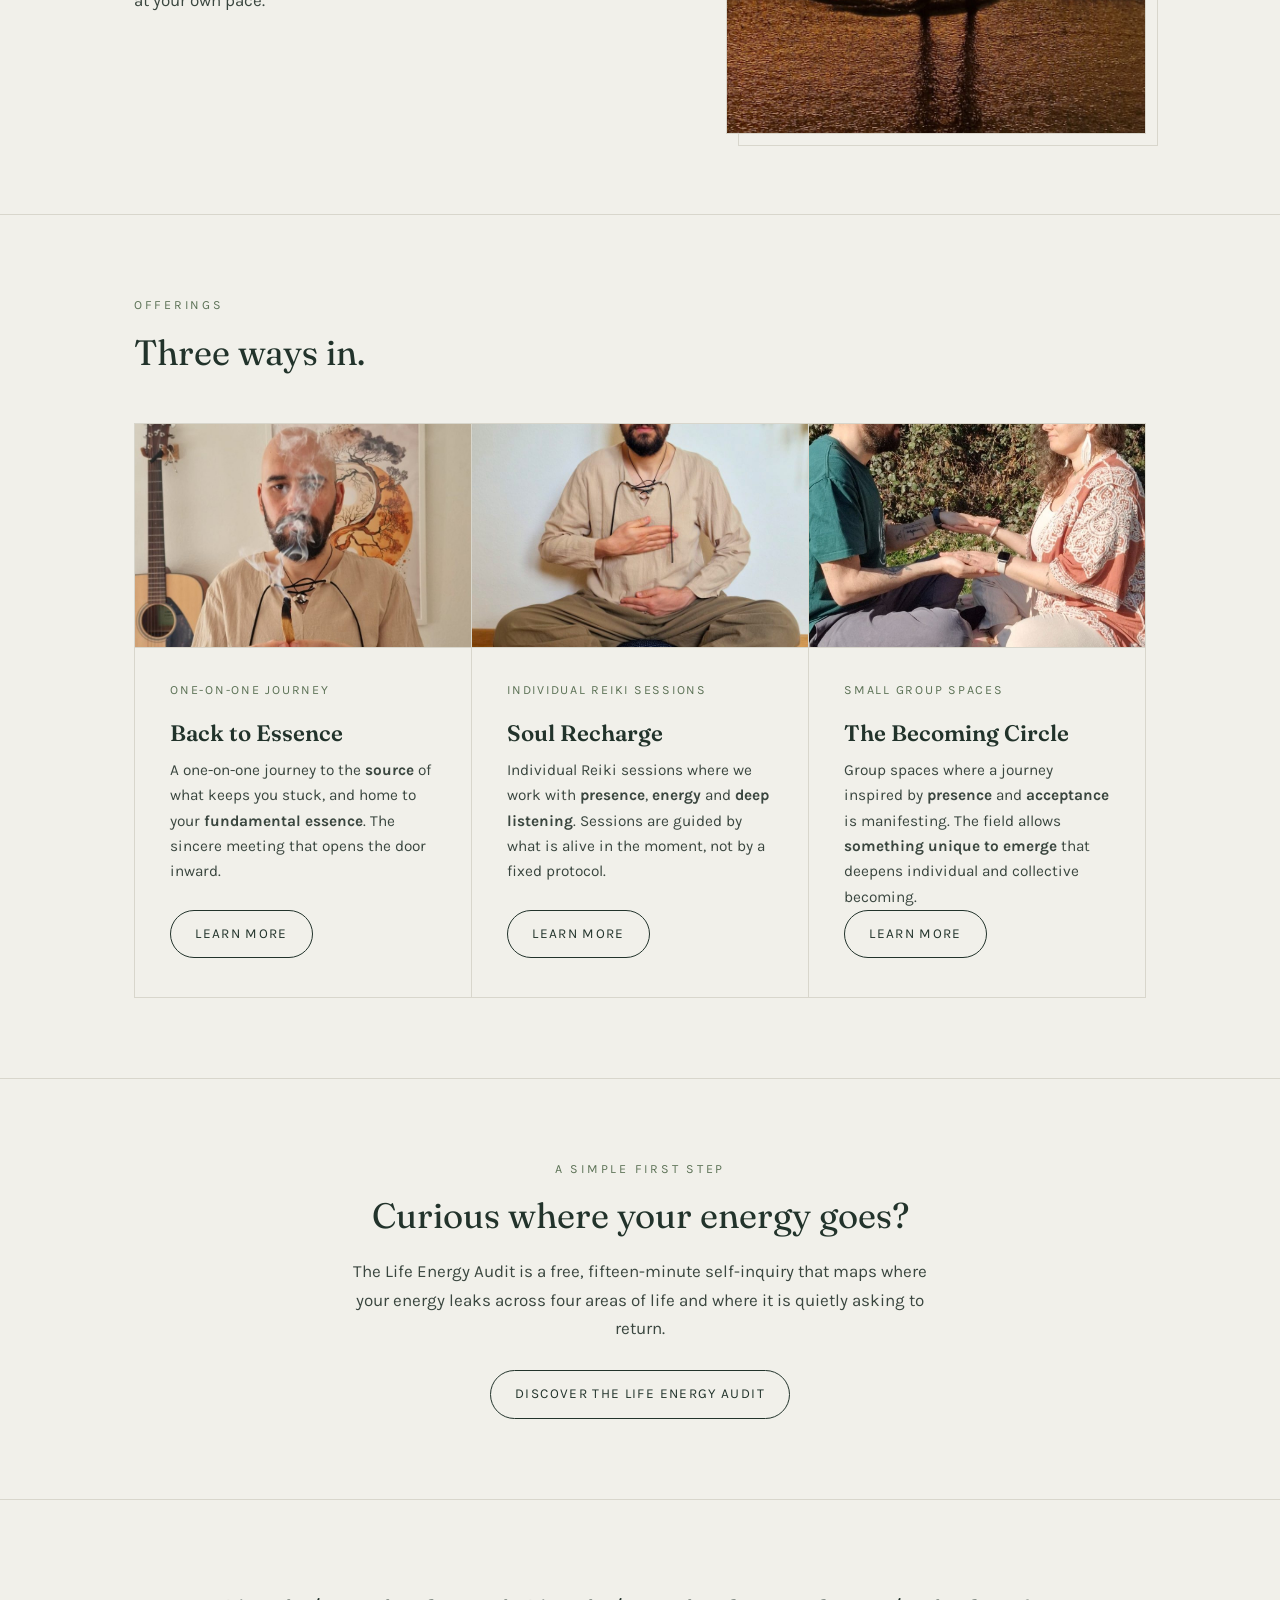
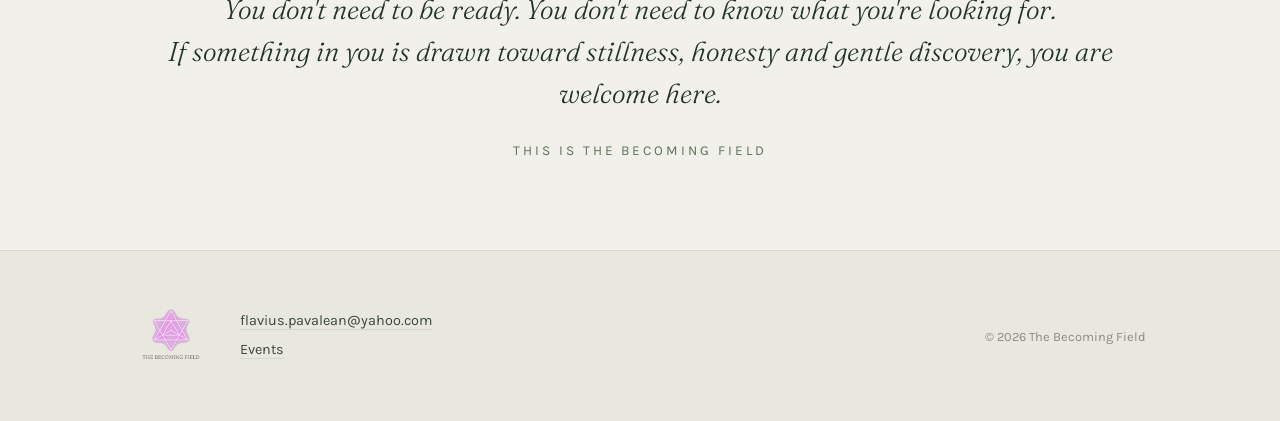
==== commit ba3c6633: "Add files via upload" ====
--- a/index.html
+++ b/index.html
@@ -115,7 +115,7 @@
           <div class="offer-body">
             <p class="meta">Small group spaces</p>
             <h3>The Becoming Circle</h3>
-            <p>Small group spaces where a journey inspired by <strong>meditation</strong> and <strong>inner parts work</strong> comes together with <strong>Reiki</strong>. The group field allows <strong>something unique to emerge</strong>, a shared holding that deepens individual and collective becoming.</p>
+            <p>Group spaces where a journey inspired by <strong>presence</strong> and <strong>acceptance</strong> is manifesting. The field allows <strong>something unique to emerge</strong> that deepens individual and collective becoming.</p>
           </div>
           <a class="btn" href="becoming-circle.html">Learn more</a>
         </div>
--- a/style.css
+++ b/style.css
@@ -173,8 +173,8 @@
 .prose p+p,.prose ul+p,.prose p+ul{margin-top:1em}
 .prose strong{font-weight:600;color:var(--ink)}
 .prose ul{list-style:none}
-.prose li{padding-left:1.4em;position:relative;margin-top:.45em;display:flex;align-items:baseline}
-.prose li::before{content:"";flex:0 0 14px;width:14px;height:1px;background:var(--sun);position:absolute;left:0;top:.68em}
+.prose li{padding-left:1.4em;position:relative;margin-top:.6em}
+.prose li::before{content:"";position:absolute;left:0;top:.62em;width:14px;height:1px;background:var(--sun);display:block}
 .prose li:first-child{margin-top:0}
 .prose em{font-family:'Fraunces',serif;font-style:italic}
 
@@ -288,8 +288,8 @@
 .icard h3::after{content:"";display:block;width:34px;height:1px;background:var(--sun);margin-top:.6rem}
 .icard p,.icard li{font-size:.93rem;color:#3A463F}
 .icard ul{list-style:none;margin-top:.4rem}
-.icard li{padding-left:1.3em;position:relative;margin-top:.4em}
-.icard li::before{content:"";position:absolute;left:0;top:.66em;width:14px;height:1px;background:var(--sun)}
+.icard li{padding-left:1.3em;position:relative;margin-top:.5em}
+.icard li::before{content:"";position:absolute;left:0;top:.62em;width:14px;height:1px;background:var(--sun);display:block}
 @media(max-width:760px){.cards2{grid-template-columns:1fr}}
 
 /* closing invitation */
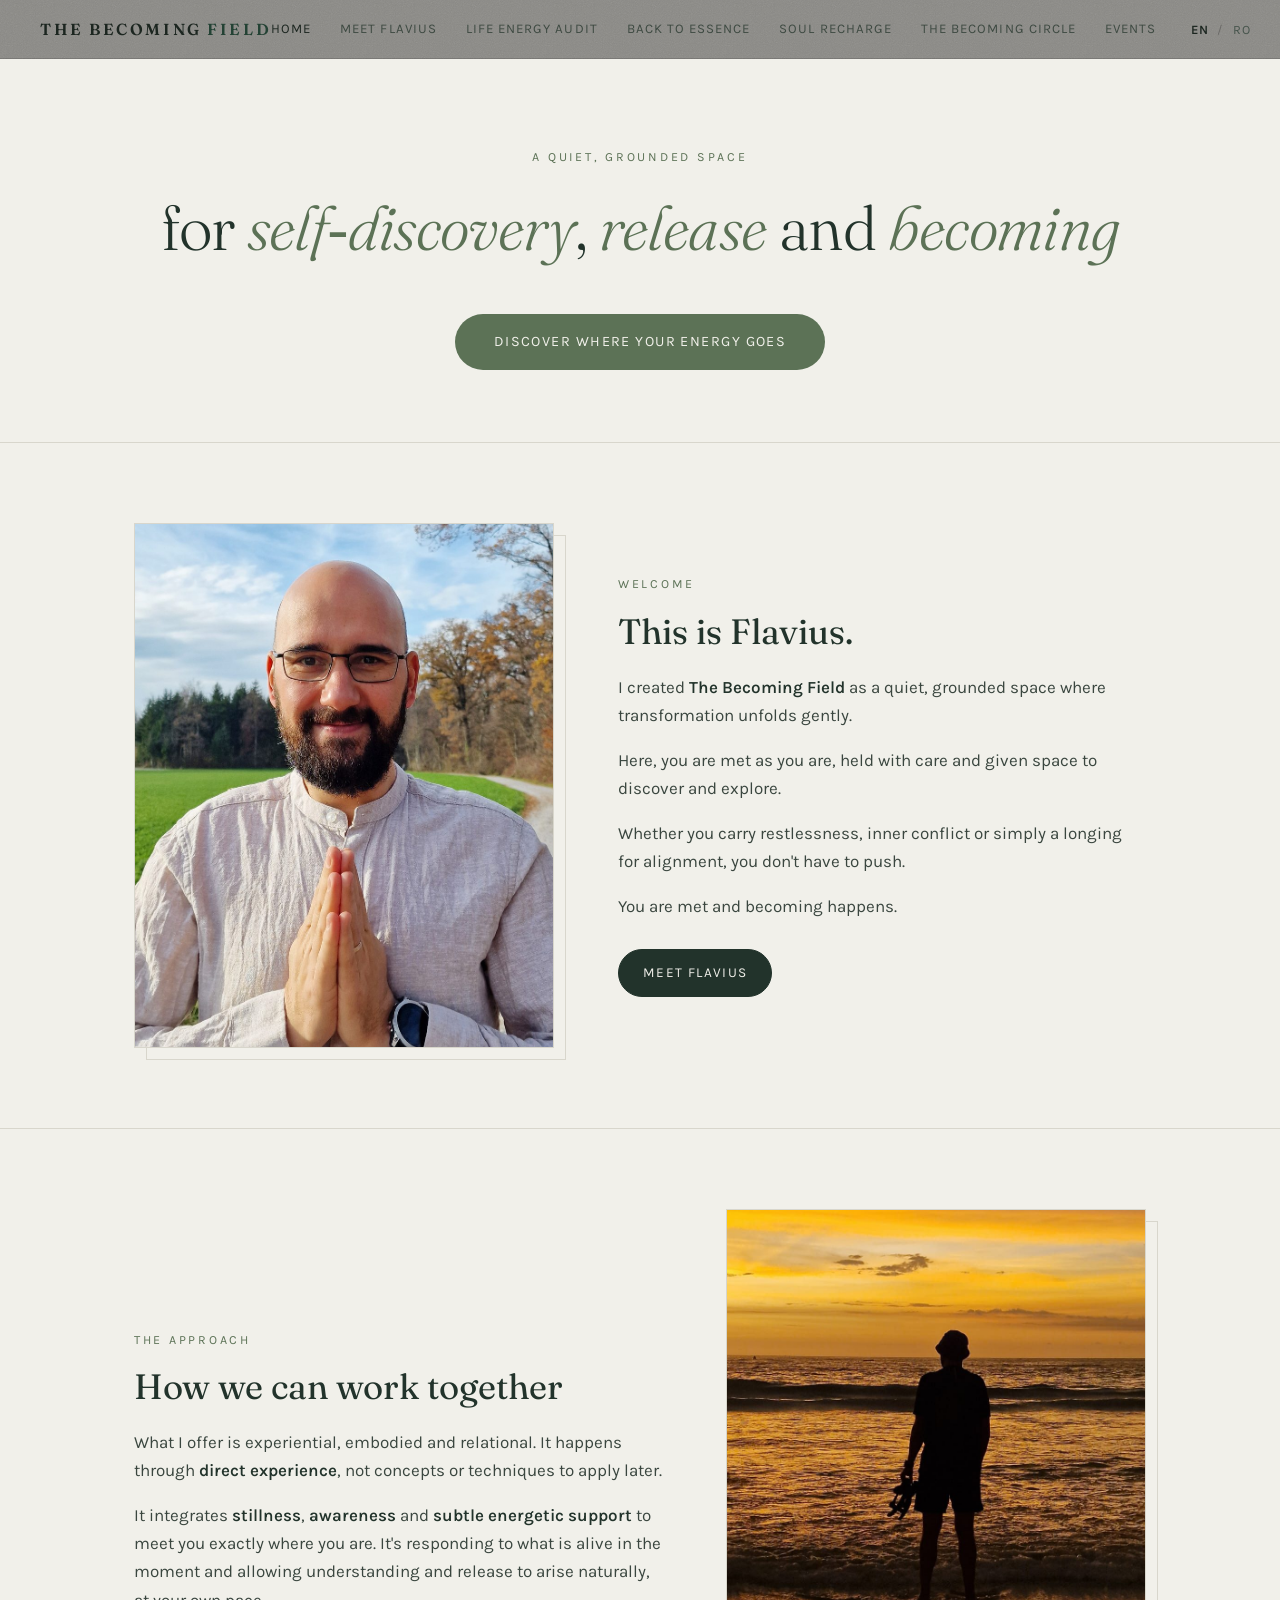
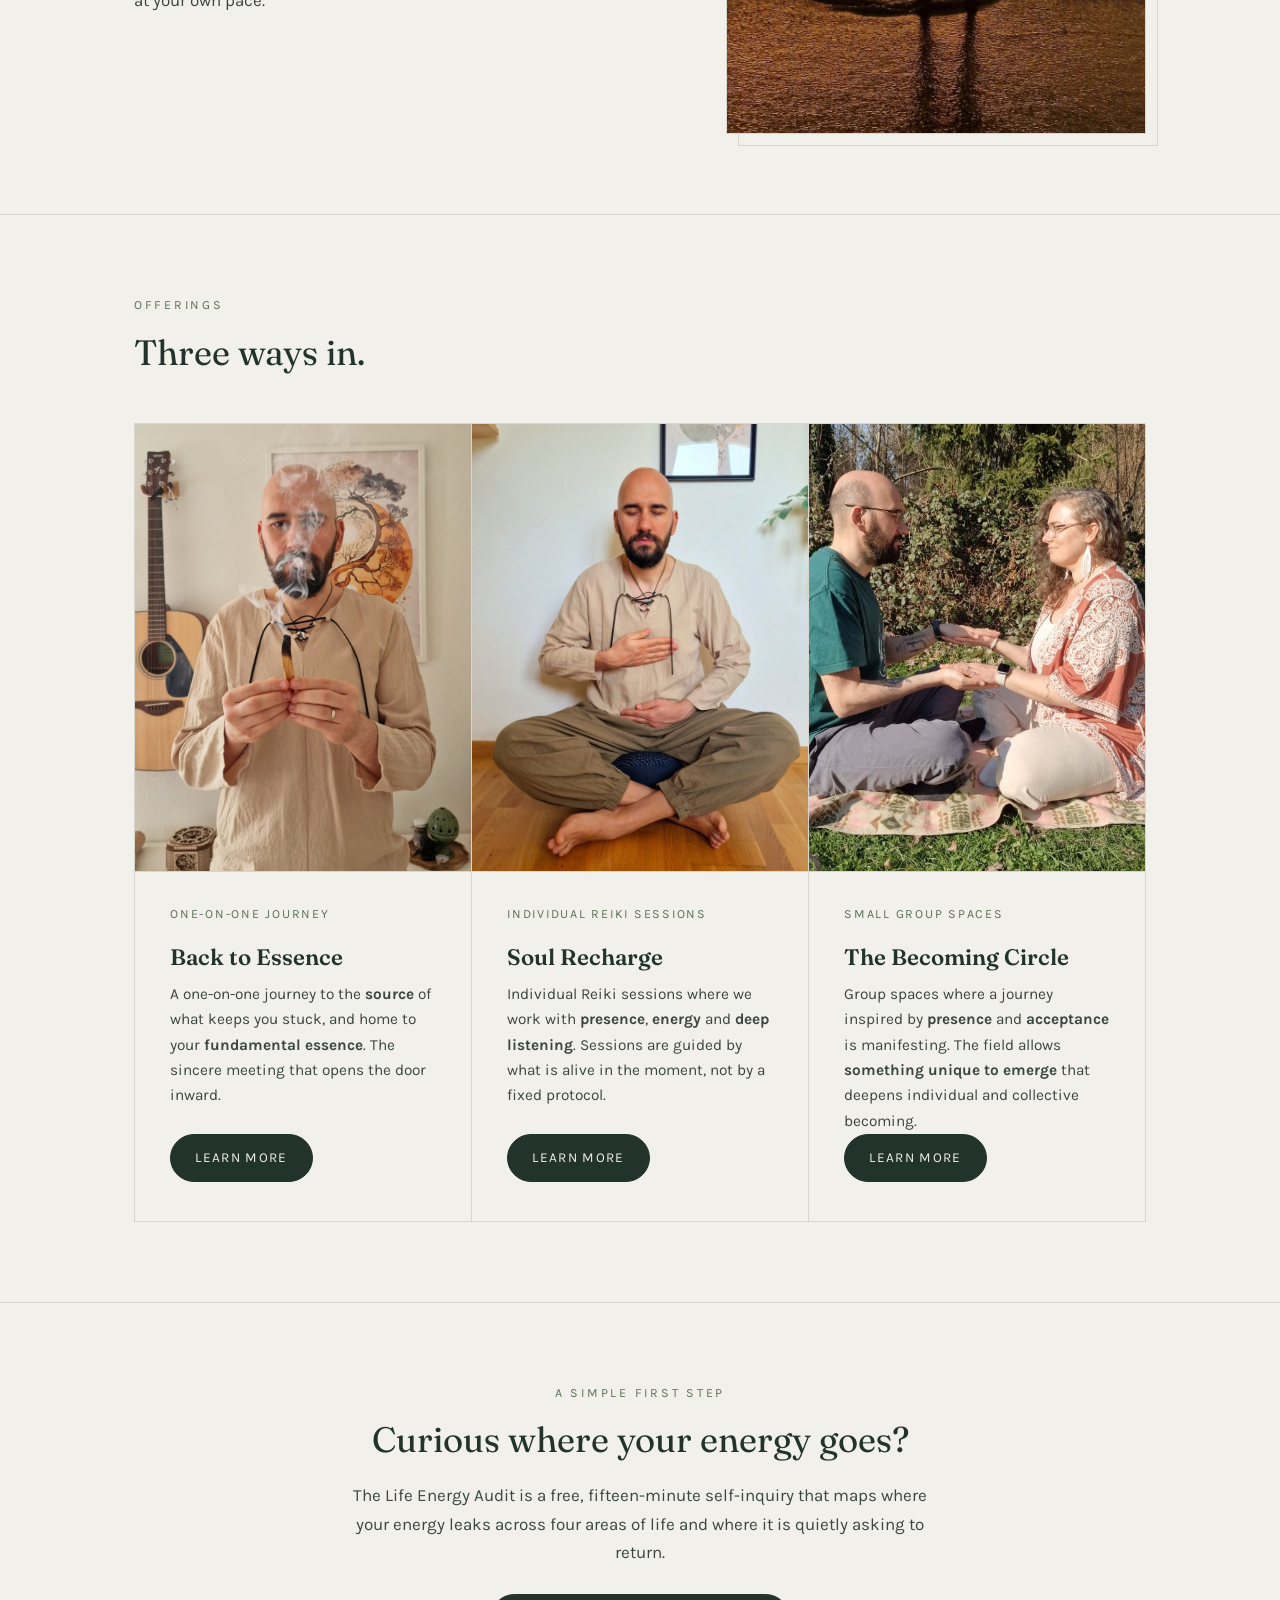
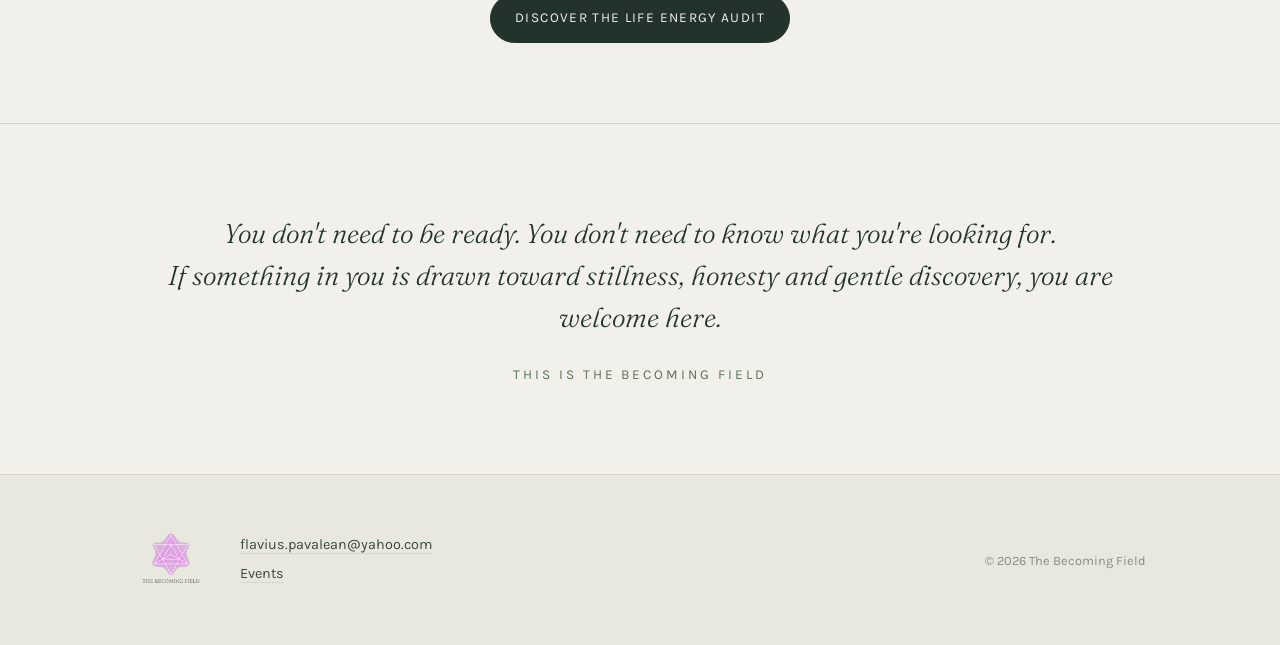
==== commit 0dce28bf: "Add files via upload" ====
--- a/index.html
+++ b/index.html
@@ -60,7 +60,7 @@
             <p>Whether you carry restlessness, inner conflict or simply a longing for alignment, you don't have to push.</p>
             <p>You are met and becoming happens.</p>
           </div>
-          <a class="btn" href="meet-flavius.html">Meet Flavius</a>
+          <a class="btn solid" href="meet-flavius.html">Meet Flavius</a>
         </div>
       </div>
     </div>
@@ -97,7 +97,7 @@
             <h3>Back to Essence</h3>
             <p>A one-on-one journey to the <strong>source</strong> of what keeps you stuck, and home to your <strong>fundamental essence</strong>. The sincere meeting that opens the door inward.</p>
           </div>
-          <a class="btn" href="back-to-essence.html">Learn more</a>
+          <a class="btn solid" href="back-to-essence.html">Learn more</a>
         </div>
 
         <div class="offer">
@@ -107,7 +107,7 @@
             <h3>Soul Recharge</h3>
             <p>Individual Reiki sessions where we work with <strong>presence</strong>, <strong>energy</strong> and <strong>deep listening</strong>. Sessions are guided by what is alive in the moment, not by a fixed protocol.</p>
           </div>
-          <a class="btn" href="soul-recharge.html">Learn more</a>
+          <a class="btn solid" href="soul-recharge.html">Learn more</a>
         </div>
 
         <div class="offer">
@@ -117,7 +117,7 @@
             <h3>The Becoming Circle</h3>
             <p>Group spaces where a journey inspired by <strong>presence</strong> and <strong>acceptance</strong> is manifesting. The field allows <strong>something unique to emerge</strong> that deepens individual and collective becoming.</p>
           </div>
-          <a class="btn" href="becoming-circle.html">Learn more</a>
+          <a class="btn solid" href="becoming-circle.html">Learn more</a>
         </div>
       </div>
     </div>
@@ -130,7 +130,7 @@
       <div class="prose" style="margin:0 auto">
         <p>The Life Energy Audit is a free, fifteen-minute self-inquiry that maps where your energy leaks across four areas of life and where it is quietly asking to return.</p>
       </div>
-      <a class="btn" href="energy-audit.html" style="margin-top:1.8rem">Discover the Life Energy Audit</a>
+      <a class="btn solid" href="energy-audit.html" style="margin-top:1.8rem">Discover the Life Energy Audit</a>
     </div>
   </section>
 
--- a/style.css
+++ b/style.css
@@ -220,7 +220,7 @@
 .offers-3{grid-template-columns:1fr 1fr 1fr}
 .offer{background:var(--paper);padding:0 0 2.4rem;display:flex;flex-direction:column;height:100%}
 .offer:hover{background:#EDECE4}
-.offer img{width:100%;aspect-ratio:3/2;object-fit:cover;border-bottom:1px solid var(--line)}
+.offer img{width:100%;aspect-ratio:3/4;object-fit:cover;border-bottom:1px solid var(--line)}
 .offer .offer-body{padding:2rem 2.2rem 0;flex:1}
 .offer h3{font-family:'Fraunces',serif;font-weight:600;font-size:1.4rem;margin-bottom:.4rem}
 .offer .meta{font-size:.78rem;letter-spacing:.14em;text-transform:uppercase;color:var(--moss);margin-bottom:.9rem}
